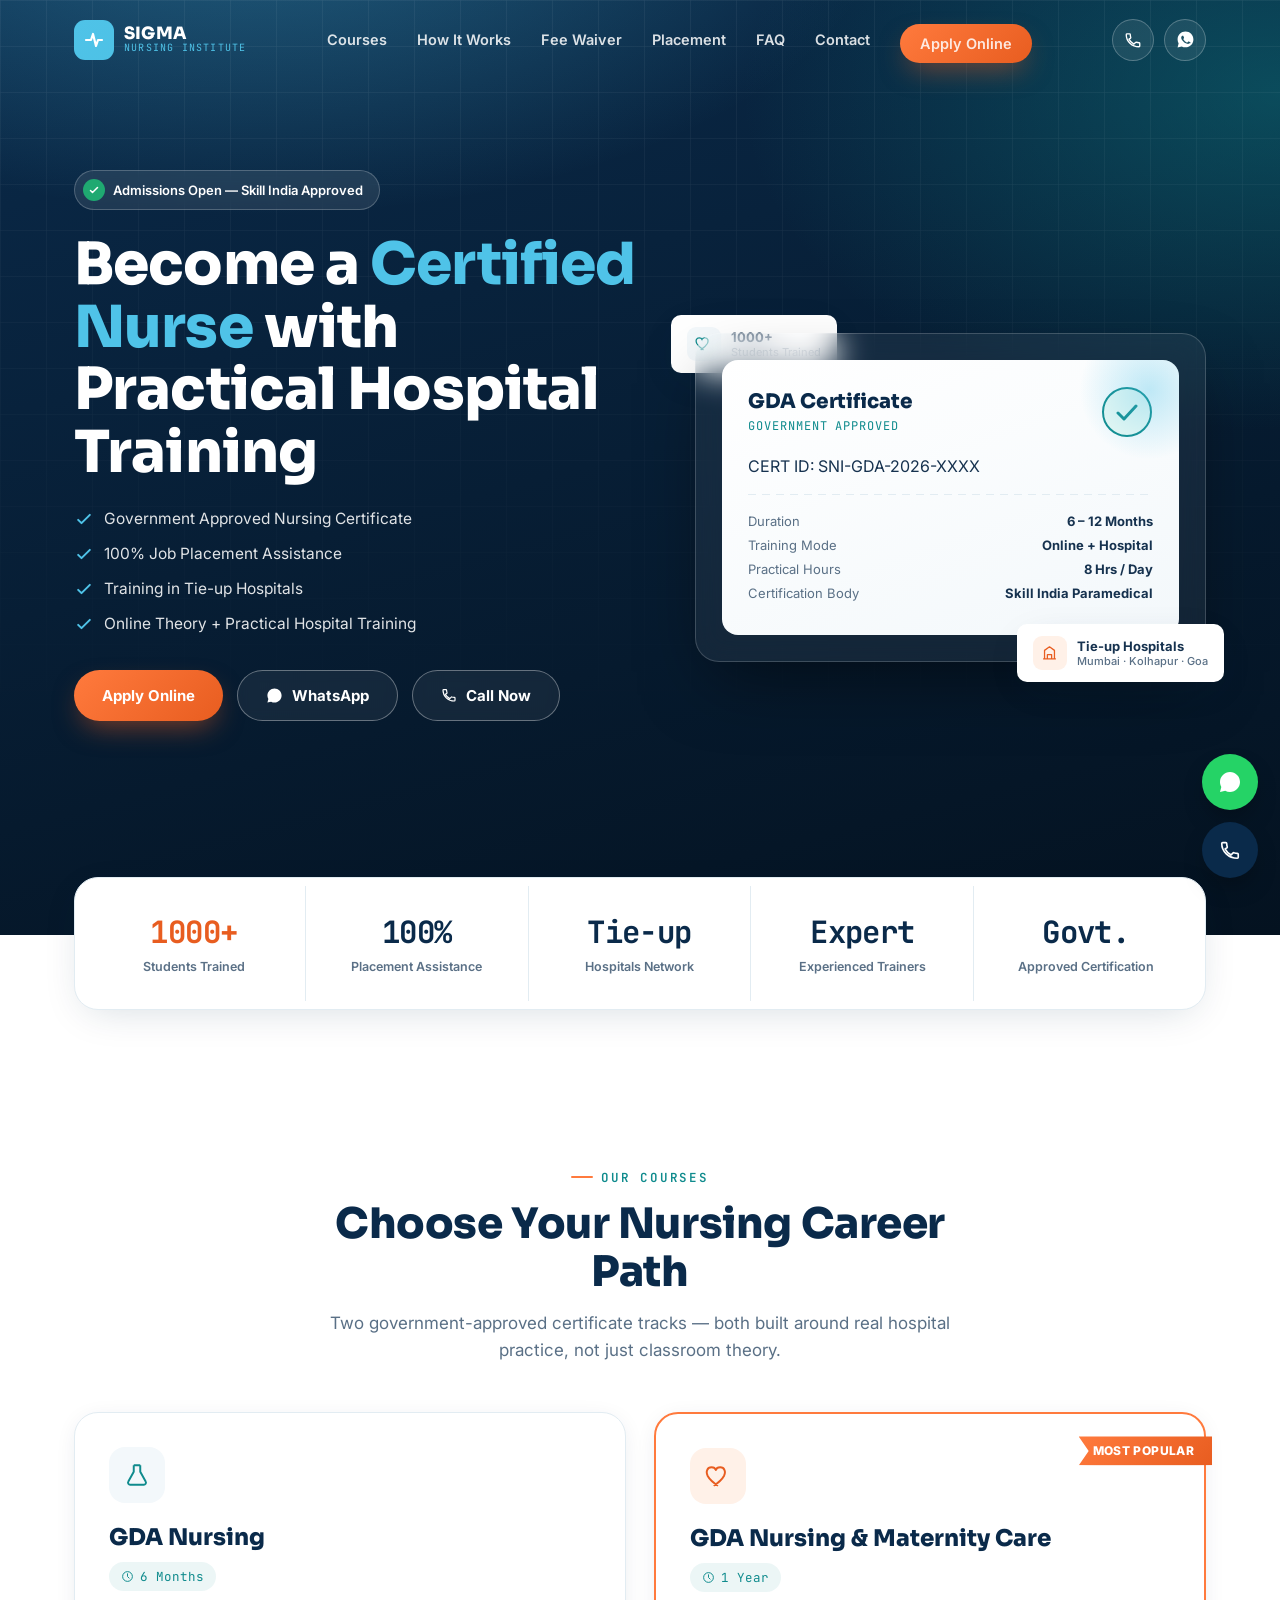
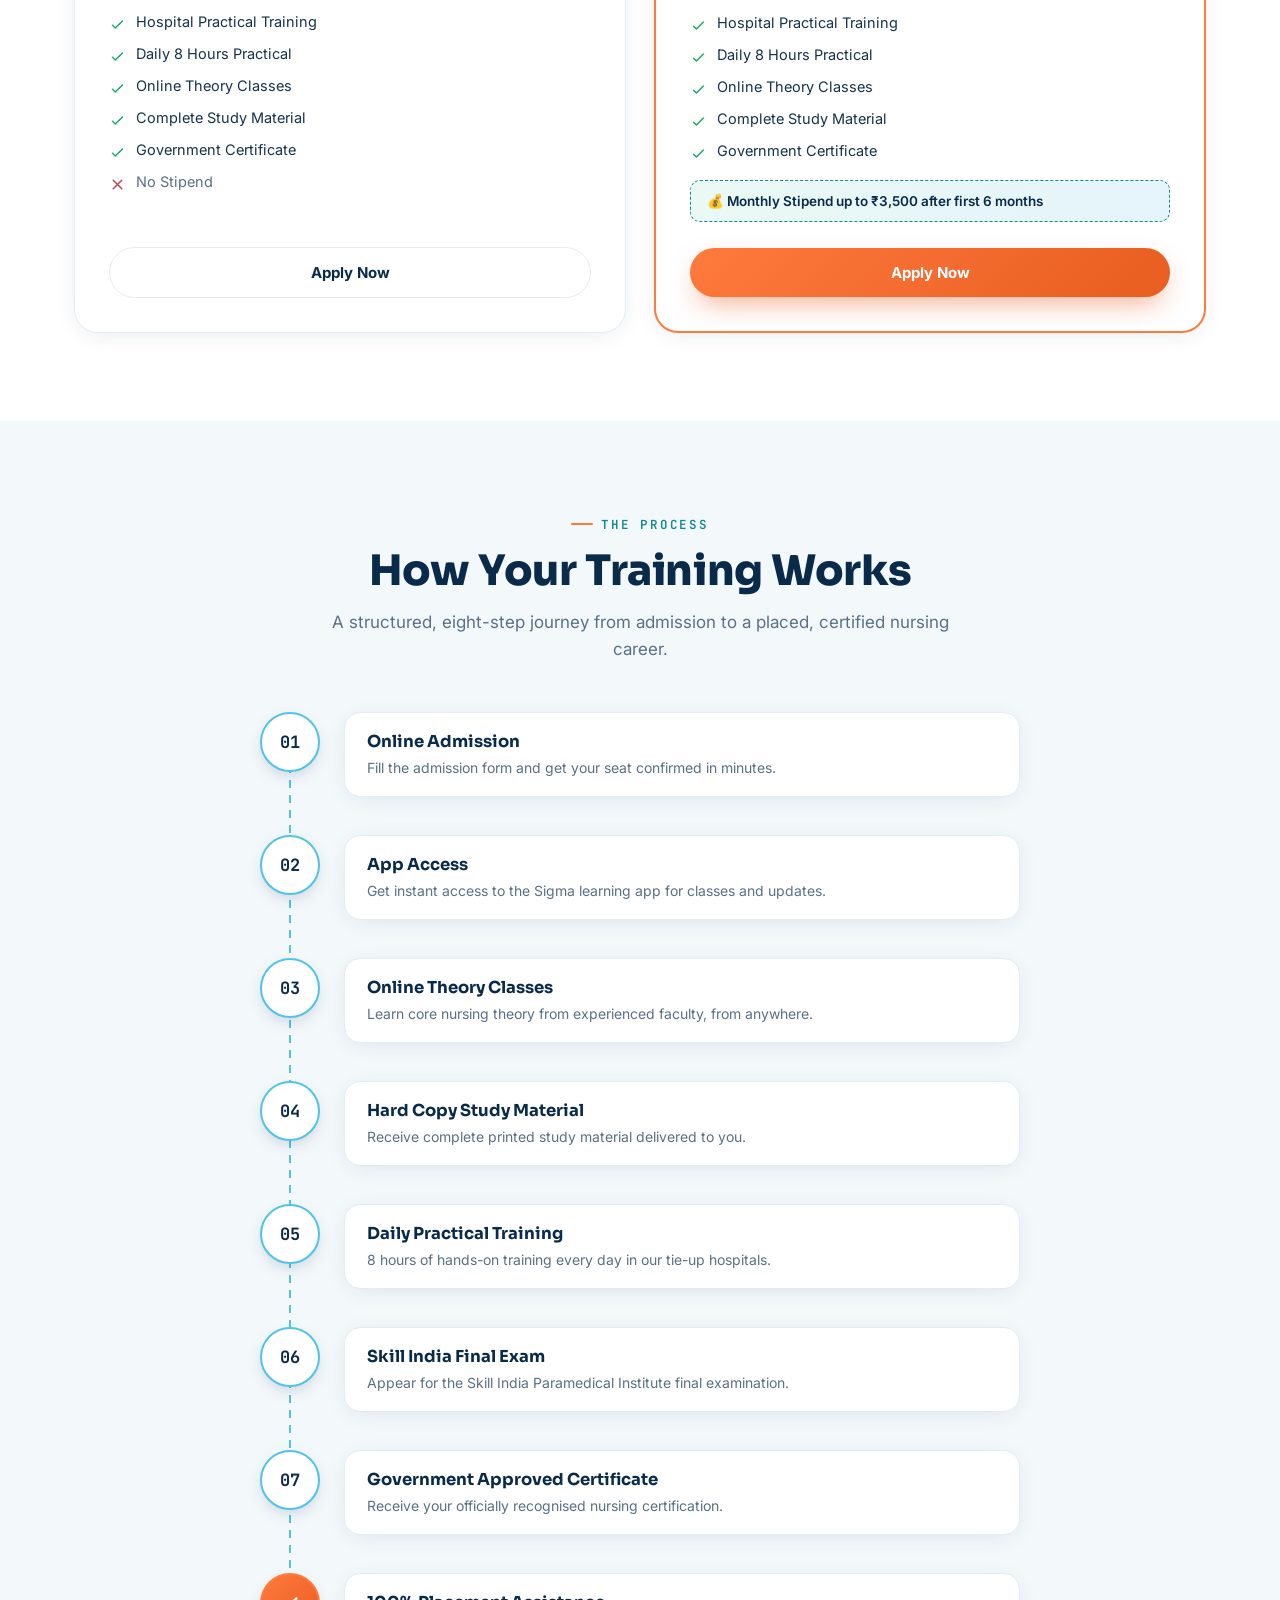
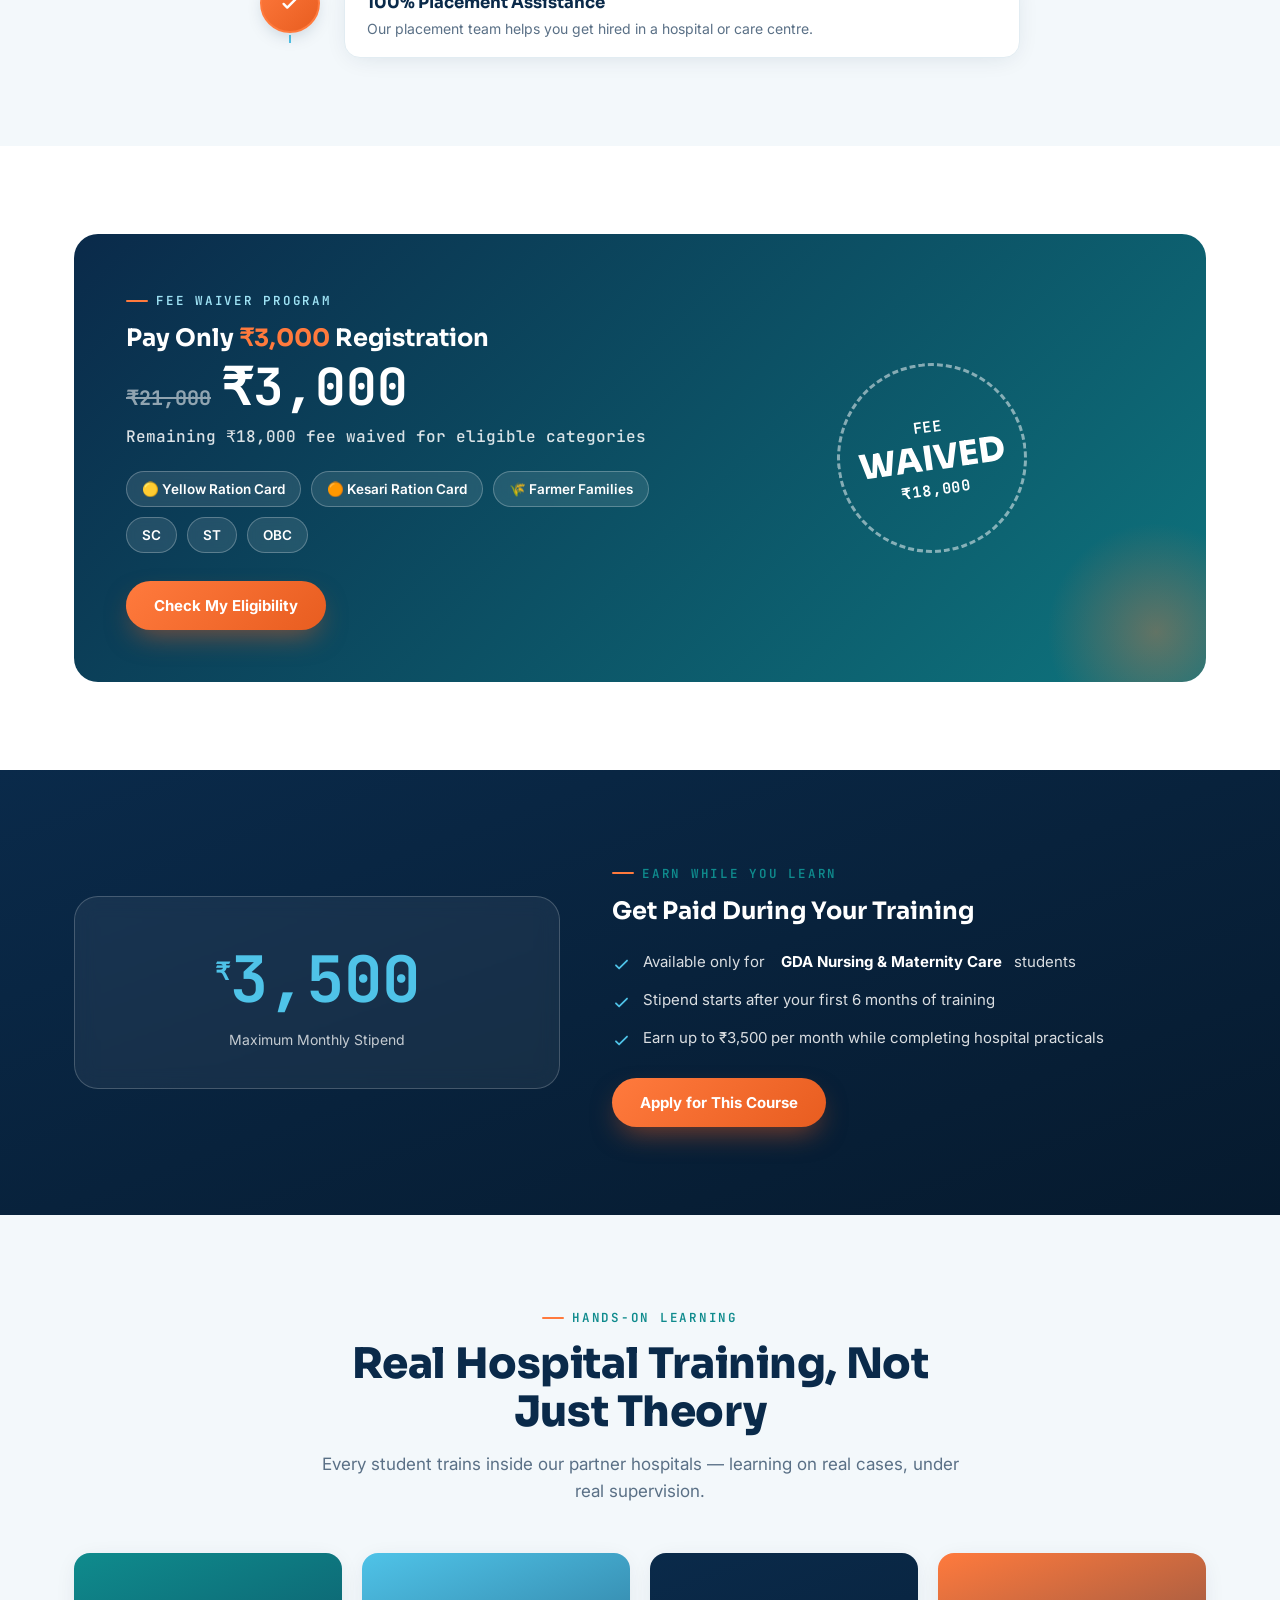
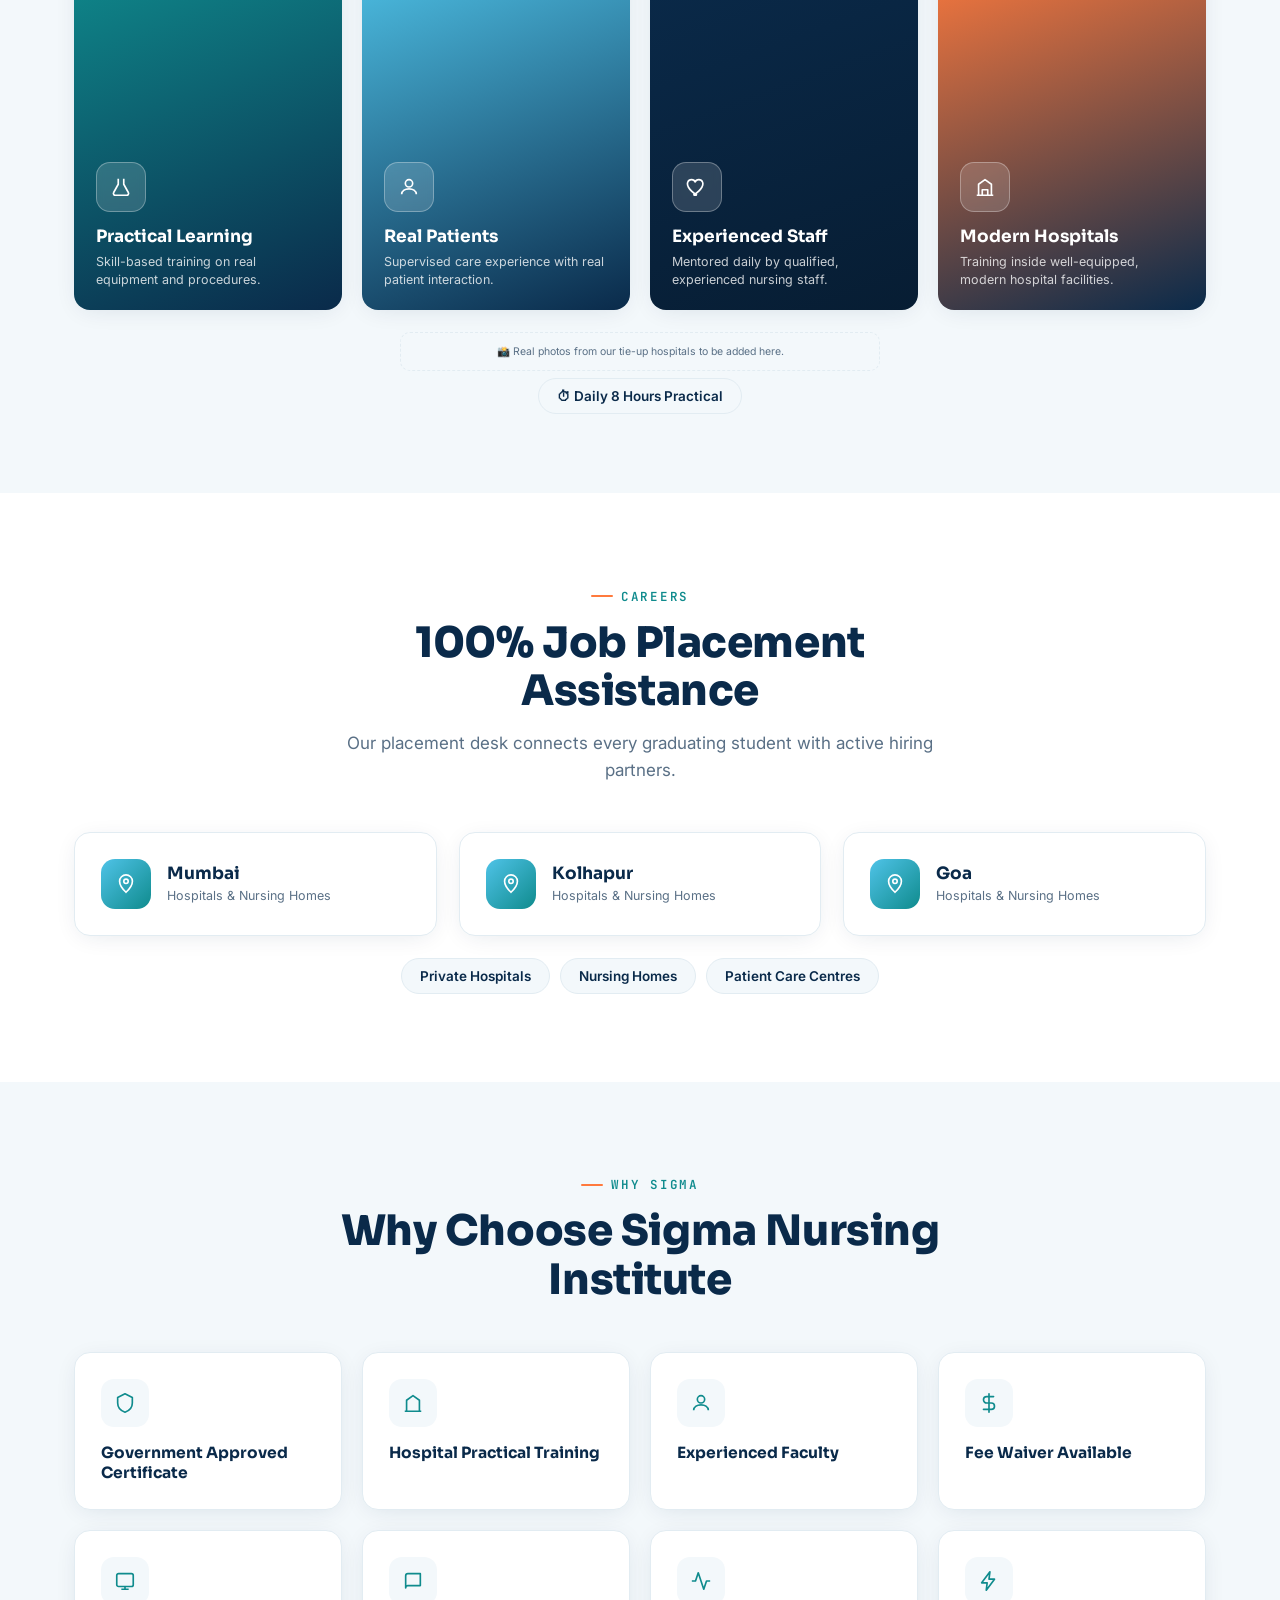
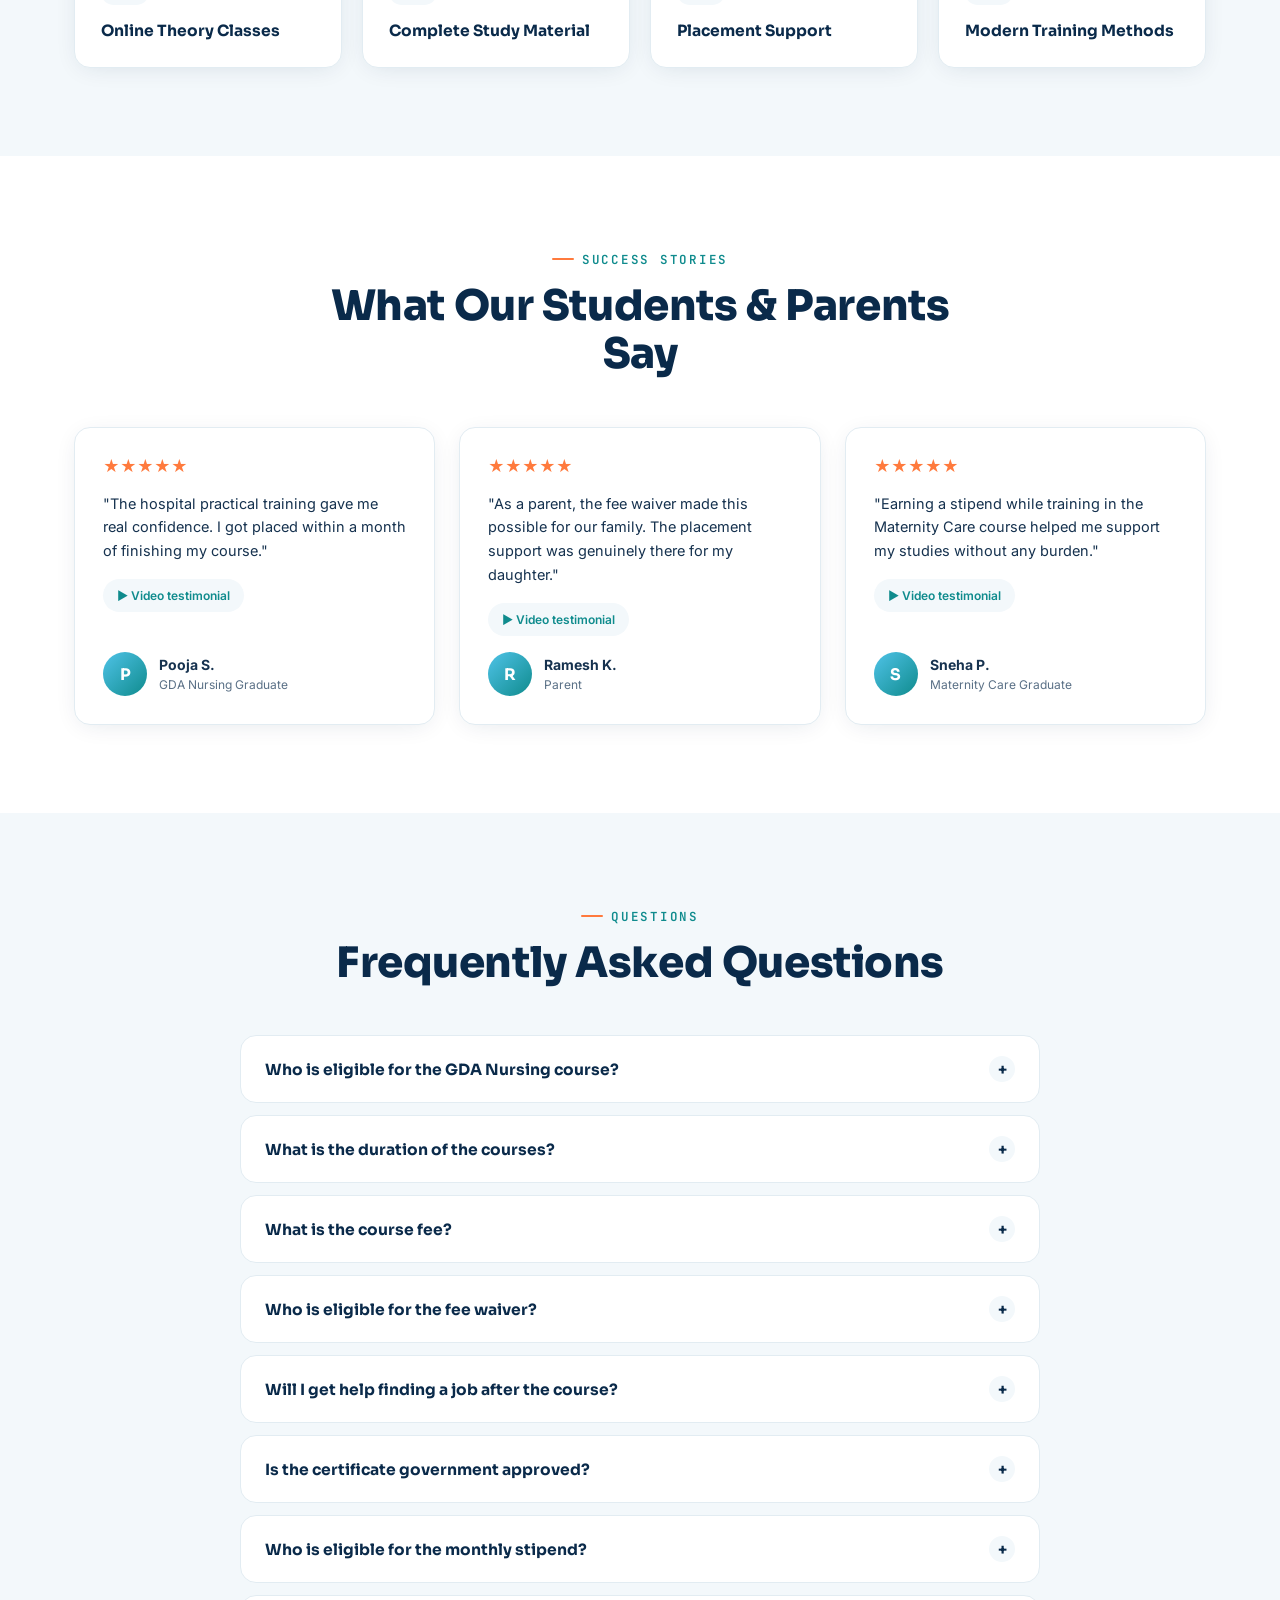
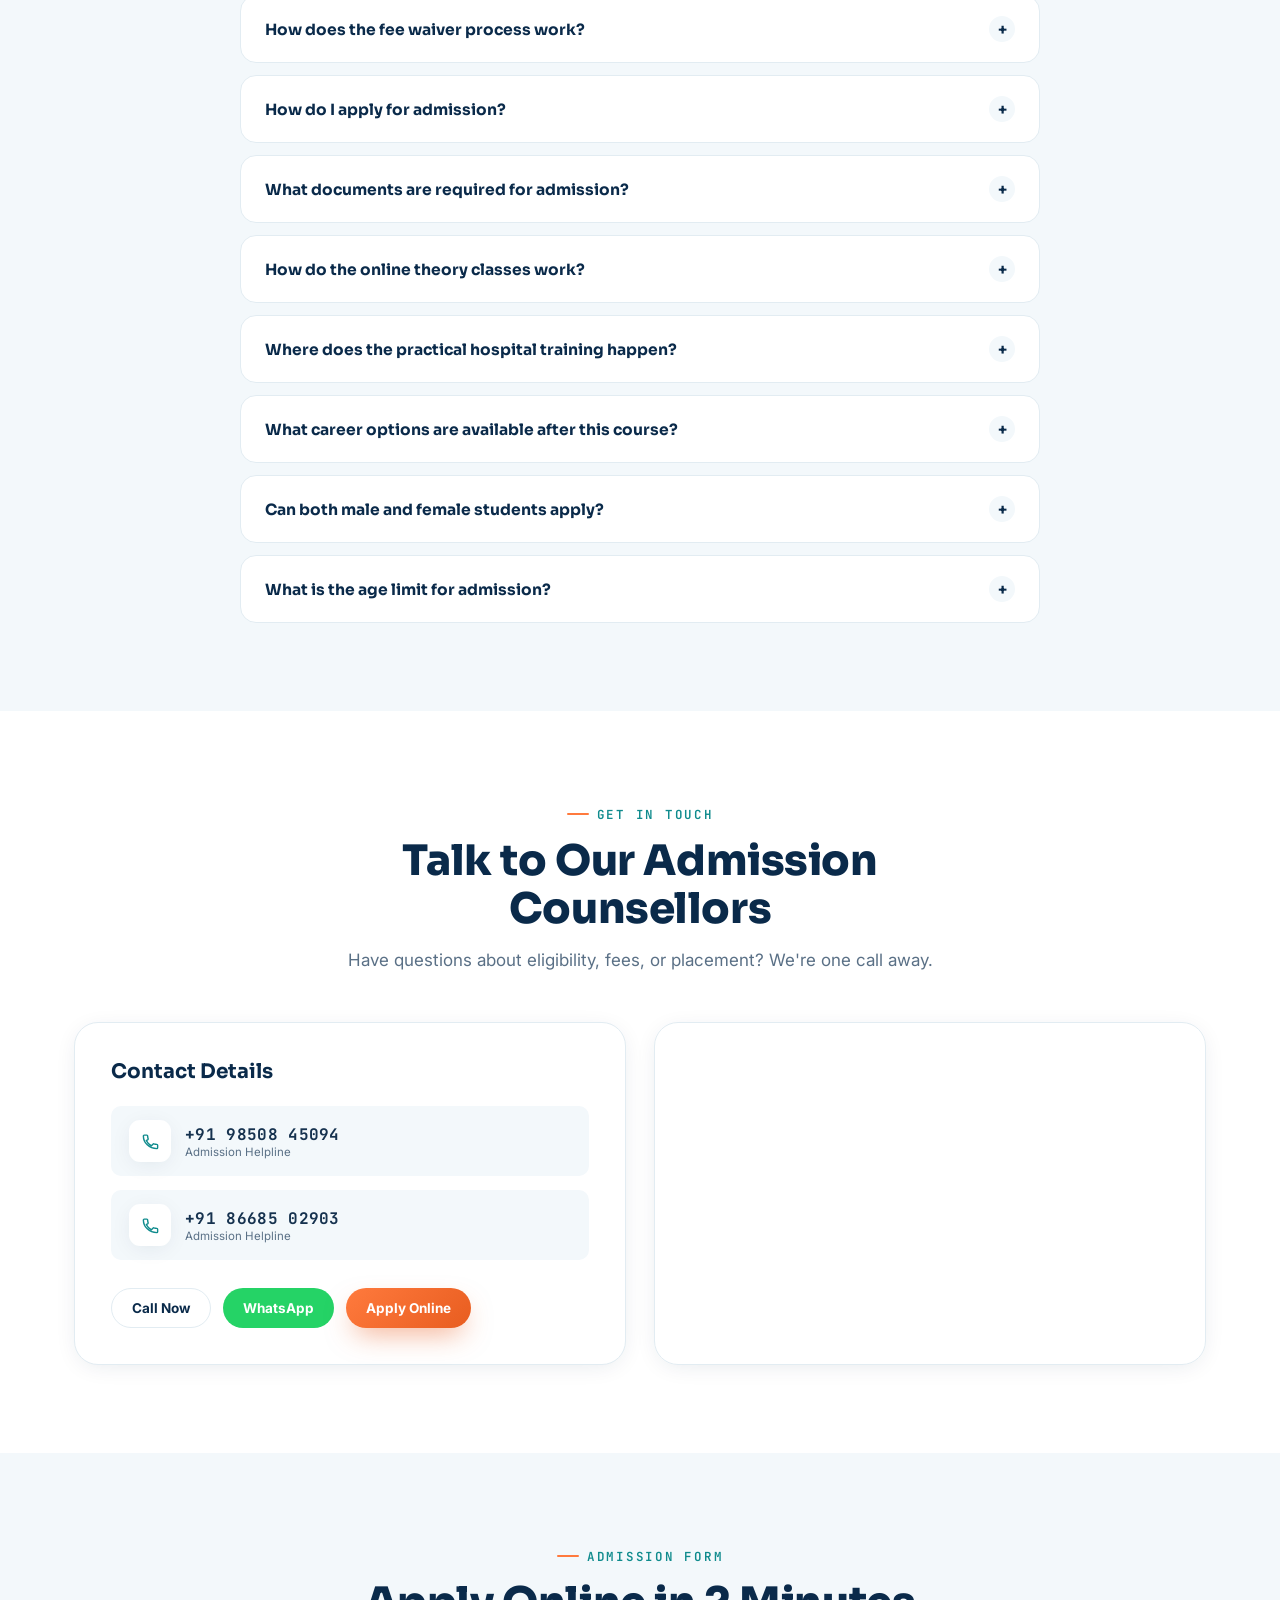
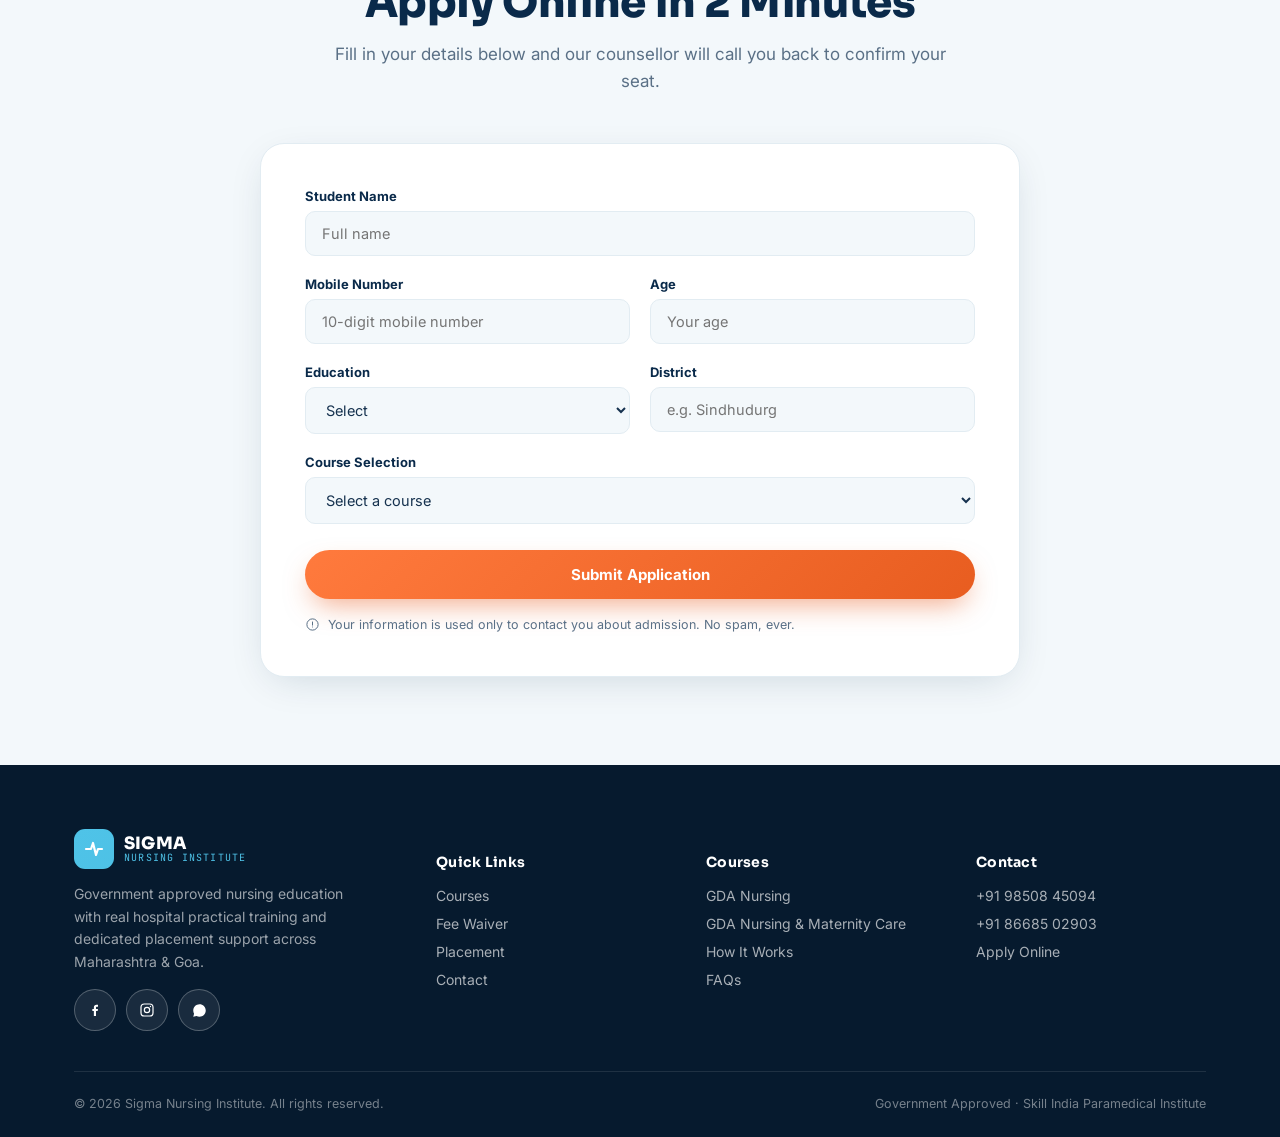
==== index.html @ 4b14257e "Add files via upload" ====
<!DOCTYPE html>
<html lang="en">
<head>
<meta charset="UTF-8">
<meta name="viewport" content="width=device-width, initial-scale=1.0">
<title>Sigma Nursing Institute | GDA Nursing Course Admission - Maharashtra & Goa</title>
<meta name="description" content="Join Sigma Nursing Institute for a Government Approved GDA Nursing Certificate. Hospital practical training in tie-up hospitals, online theory, monthly stipend up to ₹3500, and 100% job placement assistance. Admissions open in Sindhudurg, Maharashtra & Goa.">
<meta name="keywords" content="GDA Nursing Course, Nursing Course Maharashtra, Nursing Course Sindhudurg, GDA Nursing Admission, Government Nursing Certificate, Nursing after 12th, Nursing Course Goa, Nursing Institute Maharashtra, Hospital Practical Training">
<meta name="robots" content="index, follow">
<link rel="canonical" href="https://www.sigmanursinginstitute.in/">
<meta property="og:type" content="website">
<meta property="og:title" content="Sigma Nursing Institute | Become a Certified Nurse with Practical Hospital Training">
<meta property="og:description" content="Government Approved Nursing Certificate. 100% Job Placement Assistance. Training in Tie-up Hospitals. Apply online today.">
<meta property="og:image" content="https://www.sigmanursinginstitute.in/images/og-cover.jpg">
<meta property="og:locale" content="en_IN">
<meta name="theme-color" content="#0A2A4A">
<link rel="icon" href="data:image/svg+xml,%3Csvg xmlns='http://www.w3.org/2000/svg' viewBox='0 0 24 24'%3E%3Crect width='24' height='24' rx='6' fill='%230A2A4A'/%3E%3Cpath d='M12 5v14M5 12h14' stroke='%234FC3E8' stroke-width='2.4' stroke-linecap='round'/%3E%3C/svg%3E">

<link rel="preconnect" href="https://fonts.googleapis.com">
<link rel="preconnect" href="https://fonts.gstatic.com" crossorigin>
<link href="https://fonts.googleapis.com/css2?family=Sora:wght@400;600;700;800&family=Inter:wght@400;500;600;700&family=JetBrains+Mono:wght@500;700&display=swap" rel="stylesheet">
<link rel="stylesheet" href="style.css">

<script type="application/ld+json">
{
  "@context": "https://schema.org",
  "@type": "EducationalOrganization",
  "name": "Sigma Nursing Institute",
  "description": "Government approved GDA Nursing course with hospital practical training and 100% placement assistance.",
  "telephone": ["+919850845094","+918668502903"],
  "areaServed": ["Sindhudurg","Maharashtra","Goa","Mumbai","Kolhapur"],
  "sameAs": []
}
</script>
</head>
<body>

<!-- ============ NAV ============ -->
<header class="nav" id="nav">
  <div class="container nav-inner">
    <a href="#top" class="brand">
      <svg class="brand-mark" viewBox="0 0 40 40" fill="none" xmlns="http://www.w3.org/2000/svg" role="img" aria-label="Sigma Nursing Institute logo">
        <rect width="40" height="40" rx="11" fill="url(#navGrad)"/>
        <path d="M12 20h5l2-6 3 12 2-6h4" stroke="#fff" stroke-width="2.2" stroke-linecap="round" stroke-linejoin="round" fill="none"/>
        <defs><linearGradient id="navGrad" x1="0" y1="0" x2="40" y2="40"><stop stop-color="#4FC3E8"/><stop offset="1" stop-color="#0F8B8D"/></linearGradient></defs>
      </svg>
      <span class="brand-text"><strong>SIGMA</strong><span>Nursing Institute</span></span>
    </a>

    <nav class="nav-links" id="navLinks">
      <a href="#courses">Courses</a>
      <a href="#how-it-works">How It Works</a>
      <a href="#fee-waiver">Fee Waiver</a>
      <a href="#placement">Placement</a>
      <a href="#faq">FAQ</a>
      <a href="#contact">Contact</a>
      <a href="#apply" class="btn btn-cta btn-sm" style="margin-top:8px;">Apply Online</a>
    </nav>

    <div class="nav-cta-group">
      <a href="tel:+919850845094" class="icon-btn call-desktop" aria-label="Call Sigma Nursing Institute">
        <svg width="18" height="18" viewBox="0 0 24 24" fill="none"><path d="M6.6 10.8c1.4 2.8 3.8 5.1 6.6 6.6l2.2-2.2c.3-.3.7-.4 1-.2 1.1.4 2.3.6 3.6.6.6 0 1 .4 1 1V20c0 .6-.4 1-1 1C10.4 21 3 13.6 3 4.9c0-.6.4-1 1-1h3.4c.6 0 1 .4 1 1 0 1.2.2 2.4.6 3.6.1.4 0 .8-.2 1L6.6 10.8z" stroke="currentColor" stroke-width="1.8" stroke-linejoin="round"/></svg>
      </a>
      <a href="https://wa.me/919850845094?text=Hi%2C%20I%20want%20to%20know%20more%20about%20GDA%20Nursing%20admission" target="_blank" rel="noopener" class="icon-btn whatsapp" aria-label="Chat on WhatsApp">
        <svg width="19" height="19" viewBox="0 0 24 24" fill="currentColor"><path d="M12 2C6.5 2 2 6.5 2 12c0 1.8.5 3.5 1.3 5L2 22l5.2-1.3c1.4.8 3.1 1.2 4.8 1.2 5.5 0 10-4.5 10-10S17.5 2 12 2zm5.7 14.2c-.2.6-1.3 1.2-1.9 1.3-.5.1-1.1.1-1.8-.1-.4-.1-.9-.3-1.6-.6-2.8-1.2-4.6-4-4.7-4.2-.1-.2-1.1-1.5-1.1-2.8 0-1.3.7-2 .9-2.2.2-.2.5-.3.7-.3h.5c.2 0 .4 0 .6.4.2.5.7 1.8.8 1.9.1.1.1.3 0 .5-.1.2-.1.3-.3.5-.1.2-.3.4-.4.5-.1.1-.3.3-.1.6.2.3.9 1.5 1.9 2.4 1.3 1.2 2.4 1.5 2.7 1.7.3.2.5.1.6-.1.2-.2.7-.8.9-1.1.2-.3.4-.2.6-.1.2.1 1.5.7 1.8.9.3.1.5.2.5.3.1.2.1.7-.1 1.3z"/></svg>
      </a>
      <button class="menu-toggle" id="menuToggle" aria-label="Toggle menu" aria-expanded="false">
        <svg id="menuIconOpen" viewBox="0 0 24 24" fill="none"><path d="M4 7h16M4 12h16M4 17h16" stroke="currentColor" stroke-width="2" stroke-linecap="round"/></svg>
      </button>
    </div>
  </div>
</header>

<!-- ============ HERO ============ -->
<section class="hero" id="top">
  <div class="hero-grid" aria-hidden="true"></div>
  <div class="container hero-inner">
    <div class="reveal in">
      <div class="hero-badge"><span class="dot"><svg width="12" height="12" viewBox="0 0 24 24" fill="none"><path d="M5 13l4 4L19 7" stroke="#fff" stroke-width="3" stroke-linecap="round" stroke-linejoin="round"/></svg></span> Admissions Open — Skill India Approved</div>
      <h1>Become a <em>Certified Nurse</em> with Practical Hospital Training</h1>
      <div class="hero-sub">
        <ul class="hero-sub-list">
          <li><svg width="20" height="20" viewBox="0 0 24 24" fill="none"><path d="M5 13l4 4L19 7" stroke="currentColor" stroke-width="2.4" stroke-linecap="round" stroke-linejoin="round"/></svg> Government Approved Nursing Certificate</li>
          <li><svg width="20" height="20" viewBox="0 0 24 24" fill="none"><path d="M5 13l4 4L19 7" stroke="currentColor" stroke-width="2.4" stroke-linecap="round" stroke-linejoin="round"/></svg> 100% Job Placement Assistance</li>
          <li><svg width="20" height="20" viewBox="0 0 24 24" fill="none"><path d="M5 13l4 4L19 7" stroke="currentColor" stroke-width="2.4" stroke-linecap="round" stroke-linejoin="round"/></svg> Training in Tie-up Hospitals</li>
          <li><svg width="20" height="20" viewBox="0 0 24 24" fill="none"><path d="M5 13l4 4L19 7" stroke="currentColor" stroke-width="2.4" stroke-linecap="round" stroke-linejoin="round"/></svg> Online Theory + Practical Hospital Training</li>
        </ul>
      </div>
      <div class="hero-actions">
        <a href="#apply" class="btn btn-cta">Apply Online</a>
        <a href="https://wa.me/919850845094" target="_blank" rel="noopener" class="btn btn-outline">
          <svg width="17" height="17" viewBox="0 0 24 24" fill="currentColor"><path d="M12 2C6.5 2 2 6.5 2 12c0 1.8.5 3.5 1.3 5L2 22l5.2-1.3c1.4.8 3.1 1.2 4.8 1.2 5.5 0 10-4.5 10-10S17.5 2 12 2z"/></svg>
          WhatsApp
        </a>
        <a href="tel:+919850845094" class="btn btn-outline">
          <svg width="16" height="16" viewBox="0 0 24 24" fill="none"><path d="M6.6 10.8c1.4 2.8 3.8 5.1 6.6 6.6l2.2-2.2c.3-.3.7-.4 1-.2 1.1.4 2.3.6 3.6.6.6 0 1 .4 1 1V20c0 .6-.4 1-1 1C10.4 21 3 13.6 3 4.9c0-.6.4-1 1-1h3.4c.6 0 1 .4 1 1 0 1.2.2 2.4.6 3.6.1.4 0 .8-.2 1L6.6 10.8z" stroke="currentColor" stroke-width="1.8" stroke-linejoin="round"/></svg>
          Call Now
        </a>
      </div>
      <div class="hero-vitals" aria-hidden="true">
        <svg viewBox="0 0 420 60" fill="none">
          <path class="vitals-path" d="M0 30 H120 L135 10 L150 50 L165 20 L180 30 H420" stroke="#4FC3E8" stroke-width="2.5" stroke-linecap="round" stroke-linejoin="round"/>
        </svg>
      </div>
    </div>

    <div class="reveal in" style="position:relative;">
      <div class="hero-float-tag tag1"><span class="ico"><svg width="17" height="17" viewBox="0 0 24 24" fill="none"><path d="M12 21s-7-4.5-9.5-9C.5 8 2 4 6 4c2 0 3.5 1 4 2.5C10.5 5 12 4 14 4c4 0 5.5 4 3.5 8-2.5 4.5-9.5 9-9.5 9" stroke="currentColor" stroke-width="1.8"/></svg></span><span>1000+<small>Students Trained</small></span></div>
      <div class="hero-card">
        <div class="cert-card">
          <div class="cert-top">
            <div>
              <div class="cert-name">GDA Certificate</div>
              <div class="cert-role">Government Approved</div>
            </div>
            <svg class="cert-badge" viewBox="0 0 52 52" fill="none"><circle cx="26" cy="26" r="24" fill="#EAF9F4" stroke="#0F8B8D" stroke-width="2"/><path d="M17 27l6 6 12-13" stroke="#0F8B8D" stroke-width="3" stroke-linecap="round" stroke-linejoin="round"/></svg>
          </div>
          <div class="cert-id">CERT ID: SNI-GDA-2026-XXXX</div>
          <div class="cert-divider"></div>
          <div class="cert-row"><span>Duration</span><strong>6 – 12 Months</strong></div>
          <div class="cert-row"><span>Training Mode</span><strong>Online + Hospital</strong></div>
          <div class="cert-row"><span>Practical Hours</span><strong>8 Hrs / Day</strong></div>
          <div class="cert-row"><span>Certification Body</span><strong>Skill India Paramedical</strong></div>
        </div>
      </div>
      <div class="hero-float-tag tag2"><span class="ico orange"><svg width="17" height="17" viewBox="0 0 24 24" fill="none"><path d="M3 21h18M5 21V9l7-5 7 5v12M9 21v-6h6v6" stroke="currentColor" stroke-width="1.8" stroke-linejoin="round"/></svg></span><span>Tie-up Hospitals<small>Mumbai · Kolhapur · Goa</small></span></div>
    </div>
  </div>
</section>

<!-- ============ TRUST STATS ============ -->
<section class="trust">
  <div class="container">
    <div class="trust-panel reveal">
      <div class="trust-item"><div class="trust-num" data-count="1000" data-suffix="+"><span>0</span></div><div class="trust-label">Students Trained</div></div>
      <div class="trust-item"><div class="trust-num" data-count="100" data-suffix="%">0</div><div class="trust-label">Placement Assistance</div></div>
      <div class="trust-item"><div class="trust-num" data-static="Tie-up">Tie-up</div><div class="trust-label">Hospitals Network</div></div>
      <div class="trust-item"><div class="trust-num" data-static="Expert">Expert</div><div class="trust-label">Experienced Trainers</div></div>
      <div class="trust-item"><div class="trust-num" data-static="Govt.">Govt.</div><div class="trust-label">Approved Certification</div></div>
    </div>
  </div>
</section>

<div class="vitals-divider" aria-hidden="true">
  <svg viewBox="0 0 1200 60" preserveAspectRatio="none"><path class="vitals-path" d="M0 30 H420 L440 8 L460 52 L480 18 L500 30 H700 L720 12 L740 48 L760 22 H900 L920 8 L940 52 L960 18 L980 30 H1200" stroke="#E2ECF2" stroke-width="2" fill="none"/></svg>
</div>

<!-- ============ COURSES ============ -->
<section id="courses">
  <div class="container">
    <div class="section-head center reveal">
      <div class="eyebrow" style="justify-content:center;">Our Courses</div>
      <h2>Choose Your Nursing Career Path</h2>
      <p>Two government-approved certificate tracks — both built around real hospital practice, not just classroom theory.</p>
    </div>
    <div class="courses-grid">
      <div class="course-card reveal">
        <div class="course-icon"><svg width="26" height="26" viewBox="0 0 24 24" fill="none"><path d="M9 3v6l-5 9a2 2 0 002 3h12a2 2 0 002-3l-5-9V3M9 3h6" stroke="currentColor" stroke-width="1.8" stroke-linejoin="round"/></svg></div>
        <h3>GDA Nursing</h3>
        <div class="course-duration"><svg width="13" height="13" viewBox="0 0 24 24" fill="none"><circle cx="12" cy="12" r="9" stroke="currentColor" stroke-width="1.8"/><path d="M12 7v5l3 3" stroke="currentColor" stroke-width="1.8" stroke-linecap="round"/></svg> 6 Months</div>
        <ul class="course-feats">
          <li><svg width="17" height="17" viewBox="0 0 24 24" fill="none"><path d="M5 13l4 4L19 7" stroke="currentColor" stroke-width="2.2" stroke-linecap="round" stroke-linejoin="round"/></svg> Hospital Practical Training</li>
          <li><svg width="17" height="17" viewBox="0 0 24 24" fill="none"><path d="M5 13l4 4L19 7" stroke="currentColor" stroke-width="2.2" stroke-linecap="round" stroke-linejoin="round"/></svg> Daily 8 Hours Practical</li>
          <li><svg width="17" height="17" viewBox="0 0 24 24" fill="none"><path d="M5 13l4 4L19 7" stroke="currentColor" stroke-width="2.2" stroke-linecap="round" stroke-linejoin="round"/></svg> Online Theory Classes</li>
          <li><svg width="17" height="17" viewBox="0 0 24 24" fill="none"><path d="M5 13l4 4L19 7" stroke="currentColor" stroke-width="2.2" stroke-linecap="round" stroke-linejoin="round"/></svg> Complete Study Material</li>
          <li><svg width="17" height="17" viewBox="0 0 24 24" fill="none"><path d="M5 13l4 4L19 7" stroke="currentColor" stroke-width="2.2" stroke-linecap="round" stroke-linejoin="round"/></svg> Government Certificate</li>
          <li class="neg"><svg width="17" height="17" viewBox="0 0 24 24" fill="none"><path d="M6 6l12 12M18 6L6 18" stroke="currentColor" stroke-width="2.2" stroke-linecap="round"/></svg> No Stipend</li>
        </ul>
        <a href="#apply" class="btn btn-ghost-dark btn-block">Apply Now</a>
      </div>

      <div class="course-card popular reveal">
        <div class="ribbon">MOST POPULAR</div>
        <div class="course-icon"><svg width="26" height="26" viewBox="0 0 24 24" fill="none"><path d="M12 21s-7-4.5-9.5-9C.5 8 2 4 6 4c2 0 3.5 1 4 2.5C10.5 5 12 4 14 4c4 0 5.5 4 3.5 8-2.5 4.5-9.5 9-9.5 9" stroke="currentColor" stroke-width="1.8" stroke-linejoin="round"/></svg></div>
        <h3>GDA Nursing &amp; Maternity Care</h3>
        <div class="course-duration"><svg width="13" height="13" viewBox="0 0 24 24" fill="none"><circle cx="12" cy="12" r="9" stroke="currentColor" stroke-width="1.8"/><path d="M12 7v5l3 3" stroke="currentColor" stroke-width="1.8" stroke-linecap="round"/></svg> 1 Year</div>
        <ul class="course-feats">
          <li><svg width="17" height="17" viewBox="0 0 24 24" fill="none"><path d="M5 13l4 4L19 7" stroke="currentColor" stroke-width="2.2" stroke-linecap="round" stroke-linejoin="round"/></svg> Hospital Practical Training</li>
          <li><svg width="17" height="17" viewBox="0 0 24 24" fill="none"><path d="M5 13l4 4L19 7" stroke="currentColor" stroke-width="2.2" stroke-linecap="round" stroke-linejoin="round"/></svg> Daily 8 Hours Practical</li>
          <li><svg width="17" height="17" viewBox="0 0 24 24" fill="none"><path d="M5 13l4 4L19 7" stroke="currentColor" stroke-width="2.2" stroke-linecap="round" stroke-linejoin="round"/></svg> Online Theory Classes</li>
          <li><svg width="17" height="17" viewBox="0 0 24 24" fill="none"><path d="M5 13l4 4L19 7" stroke="currentColor" stroke-width="2.2" stroke-linecap="round" stroke-linejoin="round"/></svg> Complete Study Material</li>
          <li><svg width="17" height="17" viewBox="0 0 24 24" fill="none"><path d="M5 13l4 4L19 7" stroke="currentColor" stroke-width="2.2" stroke-linecap="round" stroke-linejoin="round"/></svg> Government Certificate</li>
        </ul>
        <div class="course-stipend">💰 Monthly Stipend up to ₹3,500 after first 6 months</div>
        <a href="#apply" class="btn btn-cta btn-block">Apply Now</a>
      </div>
    </div>
  </div>
</section>

<!-- ============ HOW TRAINING WORKS ============ -->
<section class="bg-mist" id="how-it-works">
  <div class="container">
    <div class="section-head center reveal">
      <div class="eyebrow" style="justify-content:center;">The Process</div>
      <h2>How Your Training Works</h2>
      <p>A structured, eight-step journey from admission to a placed, certified nursing career.</p>
    </div>
    <div class="timeline">
      <div class="tl-item reveal"><div class="tl-num">01</div><div class="tl-content"><h4>Online Admission</h4><p>Fill the admission form and get your seat confirmed in minutes.</p></div></div>
      <div class="tl-item reveal"><div class="tl-num">02</div><div class="tl-content"><h4>App Access</h4><p>Get instant access to the Sigma learning app for classes and updates.</p></div></div>
      <div class="tl-item reveal"><div class="tl-num">03</div><div class="tl-content"><h4>Online Theory Classes</h4><p>Learn core nursing theory from experienced faculty, from anywhere.</p></div></div>
      <div class="tl-item reveal"><div class="tl-num">04</div><div class="tl-content"><h4>Hard Copy Study Material</h4><p>Receive complete printed study material delivered to you.</p></div></div>
      <div class="tl-item reveal"><div class="tl-num">05</div><div class="tl-content"><h4>Daily Practical Training</h4><p>8 hours of hands-on training every day in our tie-up hospitals.</p></div></div>
      <div class="tl-item reveal"><div class="tl-num">06</div><div class="tl-content"><h4>Skill India Final Exam</h4><p>Appear for the Skill India Paramedical Institute final examination.</p></div></div>
      <div class="tl-item reveal"><div class="tl-num">07</div><div class="tl-content"><h4>Government Approved Certificate</h4><p>Receive your officially recognised nursing certification.</p></div></div>
      <div class="tl-item final reveal"><div class="tl-num"><svg width="22" height="22" viewBox="0 0 24 24" fill="none"><path d="M5 13l4 4L19 7" stroke="#fff" stroke-width="2.6" stroke-linecap="round" stroke-linejoin="round"/></svg></div><div class="tl-content"><h4>100% Placement Assistance</h4><p>Our placement team helps you get hired in a hospital or care centre.</p></div></div>
    </div>
  </div>
</section>

<!-- ============ FEE WAIVER ============ -->
<section id="fee-waiver">
  <div class="container">
    <div class="waiver-card reveal">
      <div>
        <div class="eyebrow" style="color:#9FE3F5;">Fee Waiver Program</div>
        <h2 style="color:#fff;">Pay Only <span style="color:#FF7A3D;">₹3,000</span> Registration</h2>
        <div class="waiver-price"><span class="waiver-old">₹21,000</span>₹3,000<small>Remaining ₹18,000 fee waived for eligible categories</small></div>
        <div class="waiver-tags">
          <span class="waiver-tag">🟡 Yellow Ration Card</span>
          <span class="waiver-tag">🟠 Kesari Ration Card</span>
          <span class="waiver-tag">🌾 Farmer Families</span>
          <span class="waiver-tag">SC</span>
          <span class="waiver-tag">ST</span>
          <span class="waiver-tag">OBC</span>
        </div>
        <a href="#apply" class="btn btn-cta" style="margin-top:28px;">Check My Eligibility</a>
      </div>
      <div class="waiver-stamp"><strong>FEE</strong><span>WAIVED</span><strong>₹18,000</strong></div>
    </div>
  </div>
</section>

<!-- ============ STIPEND ============ -->
<section class="bg-dark">
  <div class="container">
    <div class="stipend-wrap">
      <div class="stipend-figure reveal">
        <div class="amount"><sup>₹</sup>3,500</div>
        <p>Maximum Monthly Stipend</p>
      </div>
      <div class="reveal">
        <div class="eyebrow">Earn While You Learn</div>
        <h2 style="color:#fff;">Get Paid During Your Training</h2>
        <ul class="stipend-list">
          <li><svg width="19" height="19" viewBox="0 0 24 24" fill="none"><path d="M5 13l4 4L19 7" stroke="currentColor" stroke-width="2.2" stroke-linecap="round" stroke-linejoin="round"/></svg> Available only for <strong style="color:#fff;">&nbsp;GDA Nursing &amp; Maternity Care</strong> students</li>
          <li><svg width="19" height="19" viewBox="0 0 24 24" fill="none"><path d="M5 13l4 4L19 7" stroke="currentColor" stroke-width="2.2" stroke-linecap="round" stroke-linejoin="round"/></svg> Stipend starts after your first 6 months of training</li>
          <li><svg width="19" height="19" viewBox="0 0 24 24" fill="none"><path d="M5 13l4 4L19 7" stroke="currentColor" stroke-width="2.2" stroke-linecap="round" stroke-linejoin="round"/></svg> Earn up to ₹3,500 per month while completing hospital practicals</li>
        </ul>
        <a href="#apply" class="btn btn-cta" style="margin-top:28px;">Apply for This Course</a>
      </div>
    </div>
  </div>
</section>

<!-- ============ HOSPITAL TRAINING GALLERY ============ -->
<section class="bg-mist">
  <div class="container">
    <div class="section-head center reveal">
      <div class="eyebrow" style="justify-content:center;">Hands-On Learning</div>
      <h2>Real Hospital Training, Not Just Theory</h2>
      <p>Every student trains inside our partner hospitals — learning on real cases, under real supervision.</p>
    </div>
    <div class="gallery-grid">
      <div class="gallery-card g1 reveal"><div class="g-icon"><svg width="22" height="22" viewBox="0 0 24 24" fill="none"><path d="M9 3v6l-5 9a2 2 0 002 3h12a2 2 0 002-3l-5-9V3" stroke="#fff" stroke-width="1.8" stroke-linejoin="round"/></svg></div><h4>Practical Learning</h4><p>Skill-based training on real equipment and procedures.</p></div>
      <div class="gallery-card g2 reveal"><div class="g-icon"><svg width="22" height="22" viewBox="0 0 24 24" fill="none"><circle cx="12" cy="8" r="4" stroke="#fff" stroke-width="1.8"/><path d="M4 20c0-4 4-6 8-6s8 2 8 6" stroke="#fff" stroke-width="1.8"/></svg></div><h4>Real Patients</h4><p>Supervised care experience with real patient interaction.</p></div>
      <div class="gallery-card g3 reveal"><div class="g-icon"><svg width="22" height="22" viewBox="0 0 24 24" fill="none"><path d="M12 21s-7-4.5-9.5-9C.5 8 2 4 6 4c2 0 3.5 1 4 2.5C10.5 5 12 4 14 4c4 0 5.5 4 3.5 8-2.5 4.5-9.5 9-9.5 9" stroke="#fff" stroke-width="1.8" stroke-linejoin="round"/></svg></div><h4>Experienced Staff</h4><p>Mentored daily by qualified, experienced nursing staff.</p></div>
      <div class="gallery-card g4 reveal"><div class="g-icon"><svg width="22" height="22" viewBox="0 0 24 24" fill="none"><path d="M3 21h18M5 21V9l7-5 7 5v12M9 21v-6h6v6" stroke="#fff" stroke-width="1.8" stroke-linejoin="round"/></svg></div><h4>Modern Hospitals</h4><p>Training inside well-equipped, modern hospital facilities.</p></div>
    </div>
    <p class="gallery-note reveal" style="color:var(--muted); max-width:480px; margin:22px auto 0; text-align:center; border:1px dashed var(--line); border-radius:10px; padding:12px;">📸 Real photos from our tie-up hospitals to be added here.</p>
    <div style="text-align:center; margin-top:14px;">
      <span class="chip">⏱ Daily 8 Hours Practical</span>
    </div>
  </div>
</section>

<!-- ============ PLACEMENT ============ -->
<section id="placement">
  <div class="container">
    <div class="section-head center reveal">
      <div class="eyebrow" style="justify-content:center;">Careers</div>
      <h2>100% Job Placement Assistance</h2>
      <p>Our placement desk connects every graduating student with active hiring partners.</p>
    </div>
    <div class="place-grid">
      <div class="place-card reveal"><div class="place-pin"><svg width="22" height="22" viewBox="0 0 24 24" fill="none"><path d="M12 21s7-6.5 7-12a7 7 0 10-14 0c0 5.5 7 12 7 12z" stroke="#fff" stroke-width="1.8"/><circle cx="12" cy="9" r="2.4" stroke="#fff" stroke-width="1.8"/></svg></div><div><h4>Mumbai</h4><span>Hospitals & Nursing Homes</span></div></div>
      <div class="place-card reveal"><div class="place-pin"><svg width="22" height="22" viewBox="0 0 24 24" fill="none"><path d="M12 21s7-6.5 7-12a7 7 0 10-14 0c0 5.5 7 12 7 12z" stroke="#fff" stroke-width="1.8"/><circle cx="12" cy="9" r="2.4" stroke="#fff" stroke-width="1.8"/></svg></div><div><h4>Kolhapur</h4><span>Hospitals & Nursing Homes</span></div></div>
      <div class="place-card reveal"><div class="place-pin"><svg width="22" height="22" viewBox="0 0 24 24" fill="none"><path d="M12 21s7-6.5 7-12a7 7 0 10-14 0c0 5.5 7 12 7 12z" stroke="#fff" stroke-width="1.8"/><circle cx="12" cy="9" r="2.4" stroke="#fff" stroke-width="1.8"/></svg></div><div><h4>Goa</h4><span>Hospitals & Nursing Homes</span></div></div>
    </div>
    <div class="place-chips reveal">
      <span class="chip">Private Hospitals</span>
      <span class="chip">Nursing Homes</span>
      <span class="chip">Patient Care Centres</span>
    </div>
  </div>
</section>

<!-- ============ WHY CHOOSE SIGMA ============ -->
<section class="bg-mist">
  <div class="container">
    <div class="section-head center reveal">
      <div class="eyebrow" style="justify-content:center;">Why Sigma</div>
      <h2>Why Choose Sigma Nursing Institute</h2>
    </div>
    <div class="why-grid">
      <div class="why-card reveal"><div class="why-icon"><svg width="22" height="22" viewBox="0 0 24 24" fill="none"><path d="M12 2l8 4v6c0 5-3.5 8.5-8 10-4.5-1.5-8-5-8-10V6l8-4z" stroke="currentColor" stroke-width="1.8" stroke-linejoin="round"/></svg></div><h4>Government Approved Certificate</h4></div>
      <div class="why-card reveal"><div class="why-icon"><svg width="22" height="22" viewBox="0 0 24 24" fill="none"><path d="M3 21h18M5 21V9l7-5 7 5v12" stroke="currentColor" stroke-width="1.8" stroke-linejoin="round"/></svg></div><h4>Hospital Practical Training</h4></div>
      <div class="why-card reveal"><div class="why-icon"><svg width="22" height="22" viewBox="0 0 24 24" fill="none"><circle cx="12" cy="8" r="4" stroke="currentColor" stroke-width="1.8"/><path d="M4 20c0-4 4-6 8-6s8 2 8 6" stroke="currentColor" stroke-width="1.8"/></svg></div><h4>Experienced Faculty</h4></div>
      <div class="why-card reveal"><div class="why-icon"><svg width="22" height="22" viewBox="0 0 24 24" fill="none"><path d="M12 2v20M17 5H9.5a3.5 3.5 0 000 7h5a3.5 3.5 0 010 7H6" stroke="currentColor" stroke-width="1.8" stroke-linecap="round"/></svg></div><h4>Fee Waiver Available</h4></div>
      <div class="why-card reveal"><div class="why-icon"><svg width="22" height="22" viewBox="0 0 24 24" fill="none"><rect x="3" y="4" width="18" height="14" rx="2" stroke="currentColor" stroke-width="1.8"/><path d="M8 21h8M12 18v3" stroke="currentColor" stroke-width="1.8"/></svg></div><h4>Online Theory Classes</h4></div>
      <div class="why-card reveal"><div class="why-icon"><svg width="22" height="22" viewBox="0 0 24 24" fill="none"><path d="M4 19.5A2.5 2.5 0 016.5 17H20V4H6.5A2.5 2.5 0 004 6.5v13z" stroke="currentColor" stroke-width="1.8" stroke-linejoin="round"/></svg></div><h4>Complete Study Material</h4></div>
      <div class="why-card reveal"><div class="why-icon"><svg width="22" height="22" viewBox="0 0 24 24" fill="none"><path d="M22 12h-4l-3 9L9 3l-3 9H2" stroke="currentColor" stroke-width="1.8" stroke-linejoin="round"/></svg></div><h4>Placement Support</h4></div>
      <div class="why-card reveal"><div class="why-icon"><svg width="22" height="22" viewBox="0 0 24 24" fill="none"><path d="M13 2L4 14h6l-1 8 9-12h-6l1-8z" stroke="currentColor" stroke-width="1.8" stroke-linejoin="round"/></svg></div><h4>Modern Training Methods</h4></div>
    </div>
  </div>
</section>

<!-- ============ TESTIMONIALS ============ -->
<section id="testimonials">
  <div class="container">
    <div class="section-head center reveal">
      <div class="eyebrow" style="justify-content:center;">Success Stories</div>
      <h2>What Our Students &amp; Parents Say</h2>
    </div>
    <div class="testi-track">
      <div class="testi-card reveal">
        <div class="testi-stars">★★★★★</div>
        <p class="testi-quote">"The hospital practical training gave me real confidence. I got placed within a month of finishing my course."</p>
        <div class="testi-video">▶ Video testimonial</div>
        <div class="testi-person"><div class="testi-avatar">P</div><div><strong>Pooja S.</strong><span>GDA Nursing Graduate</span></div></div>
      </div>
      <div class="testi-card reveal">
        <div class="testi-stars">★★★★★</div>
        <p class="testi-quote">"As a parent, the fee waiver made this possible for our family. The placement support was genuinely there for my daughter."</p>
        <div class="testi-video">▶ Video testimonial</div>
        <div class="testi-person"><div class="testi-avatar">R</div><div><strong>Ramesh K.</strong><span>Parent</span></div></div>
      </div>
      <div class="testi-card reveal">
        <div class="testi-stars">★★★★★</div>
        <p class="testi-quote">"Earning a stipend while training in the Maternity Care course helped me support my studies without any burden."</p>
        <div class="testi-video">▶ Video testimonial</div>
        <div class="testi-person"><div class="testi-avatar">S</div><div><strong>Sneha P.</strong><span>Maternity Care Graduate</span></div></div>
      </div>
    </div>
  </div>
</section>

<!-- ============ FAQ ============ -->
<section class="bg-mist" id="faq">
  <div class="container">
    <div class="section-head center reveal">
      <div class="eyebrow" style="justify-content:center;">Questions</div>
      <h2>Frequently Asked Questions</h2>
    </div>
    <div class="faq-list" id="faqList">

      <div class="faq-item reveal"><button class="faq-q">Who is eligible for the GDA Nursing course?<span class="plus">+</span></button>
        <div class="faq-a"><div class="faq-a-inner">Students who have passed 10th or 12th standard from a recognised board are eligible to apply for the GDA Nursing course at Sigma Nursing Institute.</div></div></div>

      <div class="faq-item reveal"><button class="faq-q">What is the duration of the courses?<span class="plus">+</span></button>
        <div class="faq-a"><div class="faq-a-inner">GDA Nursing is a 6-month program, while GDA Nursing & Maternity Care runs for 1 year, including both theory and hospital practical training.</div></div></div>

      <div class="faq-item reveal"><button class="faq-q">What is the course fee?<span class="plus">+</span></button>
        <div class="faq-a"><div class="faq-a-inner">The standard fee is ₹21,000. Under our fee waiver program, eligible students pay only ₹3,000 as registration, with the remaining ₹18,000 waived.</div></div></div>

      <div class="faq-item reveal"><button class="faq-q">Who is eligible for the fee waiver?<span class="plus">+</span></button>
        <div class="faq-a"><div class="faq-a-inner">Students holding a Yellow or Kesari ration card, belonging to farmer families, or from SC, ST, or OBC categories are eligible for the fee waiver.</div></div></div>

      <div class="faq-item reveal"><button class="faq-q">Will I get help finding a job after the course?<span class="plus">+</span></button>
        <div class="faq-a"><div class="faq-a-inner">Yes. Sigma Nursing Institute provides 100% placement assistance through our network of tie-up hospitals, nursing homes, and patient care centres in Mumbai, Kolhapur, and Goa.</div></div></div>

      <div class="faq-item reveal"><button class="faq-q">Is the certificate government approved?<span class="plus">+</span></button>
        <div class="faq-a"><div class="faq-a-inner">Yes, on successful completion of your final examination conducted by the Skill India Paramedical Institute, you receive a government approved nursing certificate.</div></div></div>

      <div class="faq-item reveal"><button class="faq-q">Who is eligible for the monthly stipend?<span class="plus">+</span></button>
        <div class="faq-a"><div class="faq-a-inner">Only students enrolled in the GDA Nursing & Maternity Care (1 year) course receive a monthly stipend of up to ₹3,500, starting after the first 6 months of training.</div></div></div>

      <div class="faq-item reveal"><button class="faq-q">How does the fee waiver process work?<span class="plus">+</span></button>
        <div class="faq-a"><div class="faq-a-inner">After admission, submit your category proof (ration card or caste certificate). Our team verifies eligibility and applies the waiver directly, so you only pay the ₹3,000 registration amount.</div></div></div>

      <div class="faq-item reveal"><button class="faq-q">How do I apply for admission?<span class="plus">+</span></button>
        <div class="faq-a"><div class="faq-a-inner">You can apply directly through our online admission form on this website, or contact us on WhatsApp or phone, and our counsellors will guide you through the process.</div></div></div>

      <div class="faq-item reveal"><button class="faq-q">What documents are required for admission?<span class="plus">+</span></button>
        <div class="faq-a"><div class="faq-a-inner">You will need your 10th/12th mark sheet, Aadhar card, passport-size photos, and category certificate (if applying for the fee waiver).</div></div></div>

      <div class="faq-item reveal"><button class="faq-q">How do the online theory classes work?<span class="plus">+</span></button>
        <div class="faq-a"><div class="faq-a-inner">Theory classes are conducted online through our learning app, taken by experienced faculty, alongside hard-copy study material delivered to you.</div></div></div>

      <div class="faq-item reveal"><button class="faq-q">Where does the practical hospital training happen?<span class="plus">+</span></button>
        <div class="faq-a"><div class="faq-a-inner">Practical training takes place inside our tie-up hospitals, with 8 hours of daily hands-on experience under supervision of experienced nursing staff.</div></div></div>

      <div class="faq-item reveal"><button class="faq-q">What career options are available after this course?<span class="plus">+</span></button>
        <div class="faq-a"><div class="faq-a-inner">Graduates can work as General Duty Assistants in hospitals, nursing homes, and patient care centres, with maternity care specialists having additional opportunities in maternity wards.</div></div></div>

      <div class="faq-item reveal"><button class="faq-q">Can both male and female students apply?<span class="plus">+</span></button>
        <div class="faq-a"><div class="faq-a-inner">Yes, admission is open to both male and female students who meet the eligibility criteria.</div></div></div>

      <div class="faq-item reveal"><button class="faq-q">What is the age limit for admission?<span class="plus">+</span></button>
        <div class="faq-a"><div class="faq-a-inner">Generally, candidates between 17 and 35 years of age are eligible. Contact our counsellors for specific guidance based on your situation.</div></div></div>

    </div>
  </div>
</section>

<!-- ============ CONTACT ============ -->
<section id="contact">
  <div class="container">
    <div class="section-head center reveal">
      <div class="eyebrow" style="justify-content:center;">Get In Touch</div>
      <h2>Talk to Our Admission Counsellors</h2>
      <p>Have questions about eligibility, fees, or placement? We're one call away.</p>
    </div>
    <div class="contact-wrap">
      <div class="contact-card reveal">
        <h3 style="font-size:20px;">Contact Details</h3>
        <div class="contact-phones">
          <div class="phone-row">
            <span class="ico"><svg width="19" height="19" viewBox="0 0 24 24" fill="none"><path d="M6.6 10.8c1.4 2.8 3.8 5.1 6.6 6.6l2.2-2.2c.3-.3.7-.4 1-.2 1.1.4 2.3.6 3.6.6.6 0 1 .4 1 1V20c0 .6-.4 1-1 1C10.4 21 3 13.6 3 4.9c0-.6.4-1 1-1h3.4c.6 0 1 .4 1 1 0 1.2.2 2.4.6 3.6.1.4 0 .8-.2 1L6.6 10.8z" stroke="currentColor" stroke-width="1.8" stroke-linejoin="round"/></svg></span>
            <div><strong>+91 98508 45094</strong><span>Admission Helpline</span></div>
          </div>
          <div class="phone-row">
            <span class="ico"><svg width="19" height="19" viewBox="0 0 24 24" fill="none"><path d="M6.6 10.8c1.4 2.8 3.8 5.1 6.6 6.6l2.2-2.2c.3-.3.7-.4 1-.2 1.1.4 2.3.6 3.6.6.6 0 1 .4 1 1V20c0 .6-.4 1-1 1C10.4 21 3 13.6 3 4.9c0-.6.4-1 1-1h3.4c.6 0 1 .4 1 1 0 1.2.2 2.4.6 3.6.1.4 0 .8-.2 1L6.6 10.8z" stroke="currentColor" stroke-width="1.8" stroke-linejoin="round"/></svg></span>
            <div><strong>+91 86685 02903</strong><span>Admission Helpline</span></div>
          </div>
        </div>
        <div class="contact-btns">
          <a href="tel:+919850845094" class="btn btn-ghost-dark btn-sm">Call Now</a>
          <a href="https://wa.me/919850845094" target="_blank" rel="noopener" class="btn btn-sm" style="background:#25D366; color:#fff;">WhatsApp</a>
          <a href="#apply" class="btn btn-cta btn-sm">Apply Online</a>
        </div>
      </div>
      <div class="map-embed reveal">
        <iframe src="https://www.openstreetmap.org/export/embed.html?bbox=73.60%2C16.55%2C73.75%2C16.65&layer=mapnik" loading="lazy" title="Sigma Nursing Institute location map" aria-label="Map placeholder — update with exact institute location"></iframe>
      </div>
    </div>
  </div>
</section>

<!-- ============ ADMISSION FORM ============ -->
<section class="bg-mist" id="apply">
  <div class="container">
    <div class="section-head center reveal">
      <div class="eyebrow" style="justify-content:center;">Admission Form</div>
      <h2>Apply Online in 2 Minutes</h2>
      <p>Fill in your details below and our counsellor will call you back to confirm your seat.</p>
    </div>
    <form class="form-card reveal" action="https://formsubmit.co/your-email@example.com" method="POST">
      <input type="hidden" name="_subject" value="New GDA Nursing Admission Enquiry — Sigma Nursing Institute">
      <input type="hidden" name="_captcha" value="false">
      <div class="form-grid">
        <div class="field full"><label for="s_name">Student Name</label><input id="s_name" name="Student Name" type="text" required placeholder="Full name"></div>
        <div class="field"><label for="s_mobile">Mobile Number</label><input id="s_mobile" name="Mobile" type="tel" pattern="[0-9]{10}" required placeholder="10-digit mobile number"></div>
        <div class="field"><label for="s_age">Age</label><input id="s_age" name="Age" type="number" min="15" max="45" required placeholder="Your age"></div>
        <div class="field"><label for="s_edu">Education</label>
          <select id="s_edu" name="Education" required>
            <option value="">Select</option>
            <option>10th Pass</option>
            <option>12th Pass</option>
            <option>Graduate</option>
            <option>Other</option>
          </select>
        </div>
        <div class="field"><label for="s_dist">District</label><input id="s_dist" name="District" type="text" required placeholder="e.g. Sindhudurg"></div>
        <div class="field full"><label for="s_course">Course Selection</label>
          <select id="s_course" name="Course" required>
            <option value="">Select a course</option>
            <option>GDA Nursing (6 Months)</option>
            <option>GDA Nursing & Maternity Care (1 Year)</option>
            <option>Not sure — need guidance</option>
          </select>
        </div>
      </div>
      <button type="submit" class="btn btn-cta btn-block" style="margin-top:26px;">Submit Application</button>
      <div class="form-note">
        <svg width="15" height="15" viewBox="0 0 24 24" fill="none"><circle cx="12" cy="12" r="9" stroke="currentColor" stroke-width="1.6"/><path d="M12 8v5M12 16h.01" stroke="currentColor" stroke-width="1.6" stroke-linecap="round"/></svg>
        Your information is used only to contact you about admission. No spam, ever.
      </div>
    </form>
  </div>
</section>

<!-- ============ FOOTER ============ -->
<footer class="footer">
  <div class="container">
    <div class="footer-grid">
      <div class="footer-brand">
        <a href="#top" class="brand">
          <svg class="brand-mark" viewBox="0 0 40 40" fill="none"><rect width="40" height="40" rx="11" fill="url(#footGrad)"/><path d="M12 20h5l2-6 3 12 2-6h4" stroke="#fff" stroke-width="2.2" stroke-linecap="round" stroke-linejoin="round" fill="none"/><defs><linearGradient id="footGrad" x1="0" y1="0" x2="40" y2="40"><stop stop-color="#4FC3E8"/><stop offset="1" stop-color="#0F8B8D"/></linearGradient></defs></svg>
          <span class="brand-text" style="color:#fff;"><strong style="color:#fff;">SIGMA</strong><span>Nursing Institute</span></span>
        </a>
        <p>Government approved nursing education with real hospital practical training and dedicated placement support across Maharashtra & Goa.</p>
        <div class="footer-social">
          <a href="#" class="icon-btn" aria-label="Facebook"><svg width="16" height="16" viewBox="0 0 24 24" fill="currentColor"><path d="M13.5 21v-7.5H16l.5-3H13.5V8.5c0-.9.2-1.5 1.6-1.5H16.5V4.3c-.3 0-1.2-.1-2.3-.1-2.3 0-3.9 1.4-3.9 4v2.3H8v3h2.3V21h3.2z"/></svg></a>
          <a href="#" class="icon-btn" aria-label="Instagram"><svg width="16" height="16" viewBox="0 0 24 24" fill="none"><rect x="3" y="3" width="18" height="18" rx="5" stroke="currentColor" stroke-width="1.8"/><circle cx="12" cy="12" r="4" stroke="currentColor" stroke-width="1.8"/><circle cx="17.2" cy="6.8" r="1" fill="currentColor"/></svg></a>
          <a href="https://wa.me/919850845094" class="icon-btn whatsapp" aria-label="WhatsApp"><svg width="15" height="15" viewBox="0 0 24 24" fill="currentColor"><path d="M12 2C6.5 2 2 6.5 2 12c0 1.8.5 3.5 1.3 5L2 22l5.2-1.3c1.4.8 3.1 1.2 4.8 1.2 5.5 0 10-4.5 10-10S17.5 2 12 2z"/></svg></a>
        </div>
      </div>
      <div><h5>Quick Links</h5><div class="footer-links"><a href="#courses">Courses</a><a href="#fee-waiver">Fee Waiver</a><a href="#placement">Placement</a><a href="#contact">Contact</a></div></div>
      <div><h5>Courses</h5><div class="footer-links"><a href="#courses">GDA Nursing</a><a href="#courses">GDA Nursing & Maternity Care</a><a href="#how-it-works">How It Works</a><a href="#faq">FAQs</a></div></div>
      <div><h5>Contact</h5><div class="footer-links"><a href="tel:+919850845094">+91 98508 45094</a><a href="tel:+918668502903">+91 86685 02903</a><a href="#apply">Apply Online</a></div></div>
    </div>
    <div class="footer-bottom">
      <span>© 2026 Sigma Nursing Institute. All rights reserved.</span>
      <span>Government Approved · Skill India Paramedical Institute</span>
    </div>
  </div>
</footer>

<!-- ============ FLOATING BUTTONS ============ -->
<div class="floating-bar">
  <a href="https://wa.me/919850845094" target="_blank" rel="noopener" class="fab wa" aria-label="WhatsApp us"><svg width="24" height="24" viewBox="0 0 24 24" fill="currentColor"><path d="M12 2C6.5 2 2 6.5 2 12c0 1.8.5 3.5 1.3 5L2 22l5.2-1.3c1.4.8 3.1 1.2 4.8 1.2 5.5 0 10-4.5 10-10S17.5 2 12 2z"/></svg></a>
  <a href="tel:+919850845094" class="fab call" aria-label="Call us"><svg width="22" height="22" viewBox="0 0 24 24" fill="none"><path d="M6.6 10.8c1.4 2.8 3.8 5.1 6.6 6.6l2.2-2.2c.3-.3.7-.4 1-.2 1.1.4 2.3.6 3.6.6.6 0 1 .4 1 1V20c0 .6-.4 1-1 1C10.4 21 3 13.6 3 4.9c0-.6.4-1 1-1h3.4c.6 0 1 .4 1 1 0 1.2.2 2.4.6 3.6.1.4 0 .8-.2 1L6.6 10.8z" stroke="#fff" stroke-width="1.8" stroke-linejoin="round"/></svg></a>
</div>
<div class="fab-apply"><a href="#apply" class="btn btn-cta btn-block">Apply Now — Limited Seats</a></div>

<script src="script.js"></script>
</body>
</html>
---- style.css ----
/* ============================================================
   SIGMA NURSING INSTITUTE — Stylesheet
   Design tokens
   ============================================================ */
:root{
  --dark-blue: #0A2A4A;
  --dark-blue-deep: #061A2E;
  --white: #FFFFFF;
  --sky-blue: #4FC3E8;
  --teal: #0F8B8D;
  --orange: #FF7A3D;
  --orange-deep: #E85D20;
  --ink: #16324F;
  --muted: #5A7086;
  --mist: #F3F8FB;
  --line: #E2ECF2;
  --success: #1FA971;

  --font-display: 'Sora', sans-serif;
  --font-body: 'Inter', sans-serif;
  --font-mono: 'JetBrains Mono', monospace;

  --radius-lg: 24px;
  --radius-md: 16px;
  --radius-sm: 10px;
  --shadow-soft: 0 10px 40px -12px rgba(10,42,74,0.18);
  --shadow-card: 0 4px 24px -6px rgba(10,42,74,0.12);
  --container: 1180px;
}

*,*::before,*::after{ box-sizing:border-box; }
html{ scroll-behavior:smooth; }
@media (prefers-reduced-motion: reduce){
  html{ scroll-behavior:auto; }
  *,*::before,*::after{ animation-duration:0.001ms !important; animation-iteration-count:1 !important; transition-duration:0.001ms !important; scroll-behavior:auto !important; }
}
body{
  margin:0;
  font-family:var(--font-body);
  color:var(--ink);
  background:var(--white);
  -webkit-font-smoothing:antialiased;
  overflow-x:hidden;
}
img{ max-width:100%; display:block; }
a{ color:inherit; text-decoration:none; }
ul{ margin:0; padding:0; list-style:none; }
h1,h2,h3,h4{ font-family:var(--font-display); margin:0; color:var(--dark-blue); }
p{ margin:0; }
button{ font-family:inherit; cursor:pointer; border:none; background:none; }
.container{ max-width:var(--container); margin:0 auto; padding:0 24px; }
.eyebrow{
  display:inline-flex; align-items:center; gap:8px;
  font-family:var(--font-mono); font-size:12.5px; letter-spacing:0.14em; text-transform:uppercase;
  color:var(--teal); font-weight:600; margin-bottom:14px;
}
.eyebrow::before{ content:''; width:22px; height:2px; background:var(--orange); display:inline-block; border-radius:2px; }
.section-head{ max-width:640px; margin-bottom:48px; }
.section-head.center{ margin-left:auto; margin-right:auto; text-align:center; }
.section-head h2{ font-size:clamp(28px,3.6vw,42px); line-height:1.15; font-weight:800; letter-spacing:-0.01em; }
.section-head p{ color:var(--muted); font-size:17px; margin-top:14px; line-height:1.6; }
section{ position:relative; padding:88px 0; }
.bg-mist{ background:var(--mist); }
.bg-dark{ background:linear-gradient(160deg,var(--dark-blue) 0%, var(--dark-blue-deep) 100%); color:var(--white); }
.bg-dark h2, .bg-dark h3, .bg-dark h4{ color:var(--white); }

/* ---------- Buttons ---------- */
.btn{
  display:inline-flex; align-items:center; justify-content:center; gap:9px;
  padding:15px 28px; border-radius:100px; font-weight:700; font-size:15px;
  font-family:var(--font-body); transition:transform .22s ease, box-shadow .22s ease, background .22s ease;
  white-space:nowrap;
}
.btn:focus-visible{ outline:3px solid var(--sky-blue); outline-offset:3px; }
.btn-cta{
  background:linear-gradient(135deg,var(--orange) 0%, var(--orange-deep) 100%);
  color:var(--white); box-shadow:0 12px 28px -8px rgba(232,93,32,0.55);
}
.btn-cta:hover{ transform:translateY(-2px); box-shadow:0 16px 34px -8px rgba(232,93,32,0.65); }
.btn-outline{
  background:rgba(255,255,255,0.06); color:var(--white); border:1.5px solid rgba(255,255,255,0.35);
  backdrop-filter:blur(6px);
}
.btn-outline:hover{ background:rgba(255,255,255,0.14); transform:translateY(-2px); }
.btn-ghost-dark{
  background:var(--white); color:var(--dark-blue); border:1.5px solid var(--line);
}
.btn-ghost-dark:hover{ border-color:var(--sky-blue); transform:translateY(-2px); }
.btn-sm{ padding:11px 20px; font-size:13.5px; }
.btn-block{ width:100%; }

/* ============================================================
   NAV
   ============================================================ */
.nav{
  position:fixed; top:0; left:0; right:0; z-index:1000;
  padding:16px 0; transition:background .3s ease, box-shadow .3s ease, padding .3s ease;
}
.nav.scrolled{ background:rgba(10,42,74,0.92); backdrop-filter:blur(14px); padding:10px 0; box-shadow:0 8px 30px -12px rgba(0,0,0,0.35); }
.nav-inner{ display:flex; align-items:center; justify-content:space-between; gap:20px; }
.brand{ display:flex; align-items:center; gap:10px; color:var(--white); }
.brand-mark{ width:40px; height:40px; flex-shrink:0; }
.brand-text{ display:flex; flex-direction:column; line-height:1.05; }
.brand-text strong{ font-family:var(--font-display); font-size:17px; font-weight:800; letter-spacing:0.01em; }
.brand-text span{ font-family:var(--font-mono); font-size:10px; letter-spacing:0.12em; color:var(--sky-blue); text-transform:uppercase; }
.nav-links{ display:flex; align-items:center; gap:30px; }
.nav-links a{ color:rgba(255,255,255,0.85); font-size:14.5px; font-weight:600; transition:color .2s ease; position:relative; }
.nav-links a:hover{ color:var(--white); }
.nav-cta-group{ display:flex; align-items:center; gap:10px; }
.icon-btn{
  width:42px; height:42px; border-radius:50%; display:flex; align-items:center; justify-content:center;
  background:rgba(255,255,255,0.08); border:1px solid rgba(255,255,255,0.25); color:var(--white);
  transition:background .2s ease, transform .2s ease;
}
.icon-btn:hover{ background:rgba(255,255,255,0.18); transform:translateY(-2px); }
.icon-btn.whatsapp:hover{ background:#25D366; border-color:#25D366; }
.menu-toggle{ display:none; width:42px; height:42px; align-items:center; justify-content:center; color:var(--white); }
.menu-toggle svg{ width:24px; height:24px; }

/* ============================================================
   HERO
   ============================================================ */
.hero{
  position:relative; padding:170px 0 110px; color:var(--white); overflow:hidden;
  background:
    radial-gradient(ellipse 90% 60% at 20% -10%, rgba(79,195,232,0.35), transparent 55%),
    radial-gradient(ellipse 70% 60% at 100% 10%, rgba(15,139,141,0.4), transparent 60%),
    linear-gradient(165deg, var(--dark-blue) 0%, var(--dark-blue-deep) 65%, #041220 100%);
}
.hero-grid{ position:absolute; inset:0; opacity:0.10; background-image:linear-gradient(rgba(255,255,255,0.5) 1px, transparent 1px), linear-gradient(90deg, rgba(255,255,255,0.5) 1px, transparent 1px); background-size:46px 46px; mask-image:linear-gradient(180deg, black, transparent 80%); pointer-events:none; }
.hero-inner{ position:relative; display:grid; grid-template-columns:1.05fr 0.95fr; gap:56px; align-items:center; }
.hero-badge{
  display:inline-flex; align-items:center; gap:8px; padding:8px 16px 8px 8px; border-radius:100px;
  background:rgba(255,255,255,0.09); border:1px solid rgba(255,255,255,0.22); font-size:13px; font-weight:600;
  margin-bottom:24px; backdrop-filter:blur(8px);
}
.hero-badge .dot{ width:22px; height:22px; border-radius:50%; background:var(--success); display:flex; align-items:center; justify-content:center; }
.hero h1{
  font-size:clamp(34px,4.6vw,58px); font-weight:800; line-height:1.08; letter-spacing:-0.015em; color:var(--white);
  max-width:640px;
}
.hero h1 em{ font-style:normal; color:var(--sky-blue); }
.hero-sub{ margin-top:22px; }
.hero-sub-list{ display:flex; flex-direction:column; gap:12px; max-width:520px; }
.hero-sub-list li{ display:flex; align-items:flex-start; gap:10px; font-size:15.5px; color:rgba(255,255,255,0.88); line-height:1.5; }
.hero-sub-list svg{ flex-shrink:0; margin-top:2px; color:var(--sky-blue); }
.hero-actions{ display:flex; flex-wrap:wrap; gap:14px; margin-top:34px; }
.hero-vitals{ margin-top:40px; opacity:0.9; }
.hero-vitals svg{ width:100%; max-width:420px; height:auto; }

.hero-card{
  position:relative; background:rgba(255,255,255,0.06); border:1px solid rgba(255,255,255,0.18);
  border-radius:var(--radius-lg); padding:26px; backdrop-filter:blur(16px);
  box-shadow:0 30px 70px -20px rgba(0,0,0,0.5);
}
.cert-card{
  background:linear-gradient(160deg,#ffffff 0%, #F3F8FB 100%); border-radius:var(--radius-md); padding:26px; color:var(--ink);
  position:relative; overflow:hidden;
}
.cert-card::before{ content:''; position:absolute; top:-40px; right:-40px; width:140px; height:140px; border-radius:50%; background:radial-gradient(circle, rgba(79,195,232,0.35), transparent 70%); }
.cert-top{ display:flex; align-items:center; justify-content:space-between; margin-bottom:18px; }
.cert-top .cert-id{ font-family:var(--font-mono); font-size:11px; color:var(--muted); letter-spacing:0.08em; }
.cert-badge{ width:52px; height:52px; }
.cert-name{ font-family:var(--font-display); font-weight:800; font-size:20px; color:var(--dark-blue); }
.cert-role{ font-family:var(--font-mono); font-size:12px; color:var(--teal); text-transform:uppercase; letter-spacing:0.08em; margin-top:4px; }
.cert-divider{ margin:18px 0; height:1px; background:repeating-linear-gradient(90deg,var(--line) 0 8px, transparent 8px 14px); }
.cert-row{ display:flex; justify-content:space-between; font-size:13px; color:var(--muted); margin-bottom:8px; }
.cert-row strong{ color:var(--ink); font-weight:700; }
.hero-float-tag{
  position:absolute; padding:12px 16px; background:var(--white); border-radius:var(--radius-sm); box-shadow:var(--shadow-soft);
  display:flex; align-items:center; gap:10px; color:var(--ink); font-size:13px; font-weight:700;
}
.hero-float-tag.tag1{ top:-18px; left:-24px; }
.hero-float-tag.tag2{ bottom:-20px; right:-18px; }
.hero-float-tag .ico{ width:34px; height:34px; border-radius:9px; display:flex; align-items:center; justify-content:center; background:var(--mist); color:var(--teal); flex-shrink:0; }
.hero-float-tag .ico.orange{ background:#FFF1E8; color:var(--orange-deep); }
.hero-float-tag small{ display:block; font-weight:500; color:var(--muted); font-size:11px; }

/* ============================================================
   TRUST STATS
   ============================================================ */
.trust{ padding:0; margin-top:-58px; position:relative; z-index:5; }
.trust-panel{
  background:var(--white); border-radius:var(--radius-lg); box-shadow:var(--shadow-soft); border:1px solid var(--line);
  display:grid; grid-template-columns:repeat(5,1fr); padding:8px;
}
.trust-item{ padding:26px 18px; text-align:center; border-right:1px solid var(--line); }
.trust-item:last-child{ border-right:none; }
.trust-num{ font-family:var(--font-mono); font-weight:700; font-size:clamp(24px,2.4vw,32px); color:var(--dark-blue); letter-spacing:-0.02em; }
.trust-num span{ color:var(--orange-deep); }
.trust-label{ margin-top:6px; font-size:12.5px; color:var(--muted); font-weight:600; line-height:1.4; }

/* ============================================================
   VITALS DIVIDER (signature element)
   ============================================================ */
.vitals-divider{ width:100%; overflow:hidden; line-height:0; }
.vitals-divider svg{ width:100%; height:64px; display:block; }
.vitals-path{ stroke-dasharray:1400; stroke-dashoffset:1400; animation:draw 3.2s ease-in-out infinite; }
@keyframes draw{ 0%{ stroke-dashoffset:1400; } 55%{ stroke-dashoffset:0; } 100%{ stroke-dashoffset:-1400; } }

/* ============================================================
   COURSES
   ============================================================ */
.courses-grid{ display:grid; grid-template-columns:1fr 1fr; gap:28px; }
.course-card{
  background:var(--white); border:1px solid var(--line); border-radius:var(--radius-lg); padding:34px;
  box-shadow:var(--shadow-card); position:relative; transition:transform .25s ease, box-shadow .25s ease;
  display:flex; flex-direction:column;
}
.course-card:hover{ transform:translateY(-6px); box-shadow:0 22px 50px -14px rgba(10,42,74,0.22); }
.course-card.popular{ border:2px solid var(--orange); }
.ribbon{
  position:absolute; top:22px; right:-8px; background:linear-gradient(135deg,var(--orange),var(--orange-deep));
  color:var(--white); font-size:12px; font-weight:800; padding:7px 18px 7px 14px; letter-spacing:0.03em;
  box-shadow:0 6px 16px -4px rgba(232,93,32,0.5);
  clip-path:polygon(0 0,100% 0,100% 100%,0 100%,10px 50%);
}
.course-icon{ width:56px; height:56px; border-radius:16px; background:var(--mist); color:var(--teal); display:flex; align-items:center; justify-content:center; margin-bottom:20px; }
.course-card.popular .course-icon{ background:#FFF1E8; color:var(--orange-deep); }
.course-card h3{ font-size:23px; font-weight:800; }
.course-duration{ display:inline-flex; align-items:center; gap:6px; margin-top:10px; font-family:var(--font-mono); font-size:12.5px; color:var(--teal); background:rgba(15,139,141,0.08); padding:6px 12px; border-radius:100px; width:fit-content; }
.course-feats{ margin-top:22px; display:flex; flex-direction:column; gap:12px; flex-grow:1; }
.course-feats li{ display:flex; align-items:flex-start; gap:10px; font-size:14.5px; color:var(--ink); }
.course-feats li svg{ color:var(--success); flex-shrink:0; margin-top:3px; }
.course-feats li.neg svg{ color:#C6465A; }
.course-feats li.neg{ color:var(--muted); }
.course-stipend{ margin-top:18px; padding:12px 16px; background:linear-gradient(135deg,#EAF9F4,#E4F4FB); border-radius:var(--radius-sm); font-size:13.5px; color:var(--dark-blue); font-weight:600; border:1px dashed var(--teal); }
.course-card .btn{ margin-top:26px; }

/* ============================================================
   TIMELINE (How Training Works)
   ============================================================ */
.timeline{ position:relative; max-width:760px; margin:0 auto; }
.timeline::before{ content:''; position:absolute; left:29px; top:8px; bottom:8px; width:2px; background:repeating-linear-gradient(180deg,var(--sky-blue) 0 8px, transparent 8px 15px); }
.tl-item{ position:relative; display:flex; gap:24px; padding-bottom:38px; }
.tl-item:last-child{ padding-bottom:0; }
.tl-num{
  width:60px; height:60px; border-radius:50%; background:var(--white); border:2px solid var(--sky-blue); color:var(--dark-blue);
  display:flex; align-items:center; justify-content:center; font-family:var(--font-mono); font-weight:700; font-size:17px; flex-shrink:0; z-index:2;
  box-shadow:0 6px 18px -6px rgba(10,42,74,0.25);
}
.tl-item.final .tl-num{ background:linear-gradient(135deg,var(--orange),var(--orange-deep)); border-color:var(--orange); color:var(--white); }
.tl-content{ background:var(--white); border:1px solid var(--line); border-radius:var(--radius-md); padding:18px 22px; box-shadow:var(--shadow-card); flex-grow:1; }
.tl-content h4{ font-size:16.5px; font-weight:700; }
.tl-content p{ font-size:14px; color:var(--muted); margin-top:5px; line-height:1.5; }

/* ============================================================
   FEE WAIVER
   ============================================================ */
.waiver-card{
  background:linear-gradient(135deg,var(--dark-blue) 0%, var(--teal) 130%); border-radius:var(--radius-lg);
  padding:52px; color:var(--white); position:relative; overflow:hidden; display:grid; grid-template-columns:1.1fr 0.9fr; gap:40px; align-items:center;
}
.waiver-card::after{ content:''; position:absolute; right:-60px; bottom:-60px; width:220px; height:220px; border-radius:50%; background:radial-gradient(circle, rgba(255,122,61,0.35), transparent 70%); }
.waiver-price{ font-family:var(--font-mono); font-size:clamp(38px,4vw,54px); font-weight:700; }
.waiver-price small{ font-size:16px; font-weight:500; opacity:0.85; display:block; margin-top:6px; }
.waiver-old{ text-decoration:line-through; opacity:0.55; font-size:20px; margin-right:10px; }
.waiver-tags{ display:flex; flex-wrap:wrap; gap:10px; margin-top:24px; position:relative; z-index:2; }
.waiver-tag{ display:flex; align-items:center; gap:8px; background:rgba(255,255,255,0.1); border:1px solid rgba(255,255,255,0.25); padding:9px 15px; border-radius:100px; font-size:13.5px; font-weight:600; backdrop-filter:blur(6px); }
.waiver-stamp{
  justify-self:center; width:190px; height:190px; border-radius:50%; border:3px dashed rgba(255,255,255,0.5);
  display:flex; align-items:center; justify-content:center; flex-direction:column; text-align:center; transform:rotate(-8deg);
  position:relative; z-index:2;
}
.waiver-stamp strong{ font-family:var(--font-mono); font-size:15px; letter-spacing:0.06em; }
.waiver-stamp span{ font-size:34px; font-weight:800; font-family:var(--font-display); }

/* ============================================================
   STIPEND
   ============================================================ */
.stipend-wrap{ display:grid; grid-template-columns:0.9fr 1.1fr; gap:52px; align-items:center; }
.stipend-figure{
  background:rgba(255,255,255,0.06); border:1px solid rgba(255,255,255,0.2); border-radius:var(--radius-lg); padding:40px;
  text-align:center; backdrop-filter:blur(10px);
}
.stipend-figure .amount{ font-family:var(--font-mono); font-size:clamp(44px,5vw,64px); font-weight:700; color:var(--sky-blue); }
.stipend-figure .amount sup{ font-size:24px; top:-1.2em; }
.stipend-figure p{ margin-top:10px; color:rgba(255,255,255,0.75); font-size:14px; }
.stipend-list{ display:flex; flex-direction:column; gap:16px; margin-top:26px; }
.stipend-list li{ display:flex; gap:12px; align-items:flex-start; font-size:15px; color:rgba(255,255,255,0.85); }
.stipend-list svg{ color:var(--sky-blue); flex-shrink:0; margin-top:3px; }

/* ============================================================
   HOSPITAL TRAINING GALLERY
   ============================================================ */
.gallery-grid{ display:grid; grid-template-columns:repeat(4,1fr); gap:20px; }
.gallery-card{
  aspect-ratio:3/4; border-radius:var(--radius-md); position:relative; overflow:hidden; padding:22px; display:flex;
  flex-direction:column; justify-content:flex-end; color:var(--white); box-shadow:var(--shadow-card);
}
.gallery-card::before{ content:''; position:absolute; inset:0; z-index:0; }
.gallery-card.g1::before{ background:linear-gradient(160deg,#0F8B8D,#0A2A4A); }
.gallery-card.g2::before{ background:linear-gradient(160deg,#4FC3E8,#0A2A4A); }
.gallery-card.g3::before{ background:linear-gradient(160deg,#0A2A4A,#071D33); }
.gallery-card.g4::before{ background:linear-gradient(160deg,#FF7A3D,#0A2A4A); }
.gallery-card .g-icon{ position:relative; z-index:1; width:50px; height:50px; border-radius:14px; background:rgba(255,255,255,0.15); border:1px solid rgba(255,255,255,0.3); display:flex; align-items:center; justify-content:center; margin-bottom:14px; backdrop-filter:blur(4px); }
.gallery-card h4{ position:relative; z-index:1; color:var(--white); font-size:17px; }
.gallery-card p{ position:relative; z-index:1; font-size:12.5px; color:rgba(255,255,255,0.78); margin-top:6px; line-height:1.4; }
.gallery-note{ margin-top:14px; padding:12px; background:rgba(255,255,255,0.06); border:1px dashed rgba(255,255,255,0.3); border-radius:10px; font-size:10.5px; }
.gallery-topbar{ display:flex; justify-content:space-between; align-items:flex-start; }

/* ============================================================
   PLACEMENT
   ============================================================ */
.place-grid{ display:grid; grid-template-columns:repeat(3,1fr); gap:22px; margin-bottom:22px; }
.place-card{
  background:var(--white); border:1px solid var(--line); border-radius:var(--radius-md); padding:26px; box-shadow:var(--shadow-card);
  display:flex; align-items:center; gap:16px; transition:transform .2s ease;
}
.place-card:hover{ transform:translateY(-4px); }
.place-pin{ width:50px; height:50px; border-radius:14px; background:linear-gradient(135deg,var(--sky-blue),var(--teal)); color:var(--white); display:flex; align-items:center; justify-content:center; flex-shrink:0; }
.place-card h4{ font-size:17px; font-weight:700; }
.place-card span{ font-size:12.5px; color:var(--muted); }
.place-chips{ display:flex; flex-wrap:wrap; gap:10px; justify-content:center; }
.chip{ background:var(--mist); border:1px solid var(--line); padding:9px 18px; border-radius:100px; font-size:13.5px; font-weight:600; color:var(--dark-blue); }

/* ============================================================
   WHY CHOOSE
   ============================================================ */
.why-grid{ display:grid; grid-template-columns:repeat(4,1fr); gap:20px; }
.why-card{ background:var(--white); border:1px solid var(--line); border-radius:var(--radius-md); padding:26px; box-shadow:var(--shadow-card); transition:transform .2s ease, border-color .2s ease; }
.why-card:hover{ transform:translateY(-4px); border-color:var(--sky-blue); }
.why-icon{ width:48px; height:48px; border-radius:13px; background:var(--mist); color:var(--teal); display:flex; align-items:center; justify-content:center; margin-bottom:16px; }
.why-card h4{ font-size:15.5px; font-weight:700; line-height:1.3; }

/* ============================================================
   TESTIMONIALS
   ============================================================ */
.testi-track{ display:grid; grid-template-columns:repeat(3,1fr); gap:24px; }
.testi-card{ background:var(--white); border:1px solid var(--line); border-radius:var(--radius-md); padding:28px; box-shadow:var(--shadow-card); display:flex; flex-direction:column; gap:16px; }
.testi-stars{ display:flex; gap:3px; color:var(--orange); }
.testi-quote{ font-size:14.5px; color:var(--ink); line-height:1.65; }
.testi-person{ display:flex; align-items:center; gap:12px; margin-top:auto; }
.testi-avatar{ width:44px; height:44px; border-radius:50%; background:linear-gradient(135deg,var(--sky-blue),var(--teal)); display:flex; align-items:center; justify-content:center; color:var(--white); font-weight:700; font-family:var(--font-display); flex-shrink:0; }
.testi-person strong{ display:block; font-size:14px; }
.testi-person span{ font-size:12px; color:var(--muted); }
.testi-video{ display:flex; align-items:center; gap:8px; padding:9px 14px; background:var(--mist); border-radius:100px; font-size:12px; font-weight:600; color:var(--teal); width:fit-content; }

/* ============================================================
   FAQ
   ============================================================ */
.faq-list{ max-width:800px; margin:0 auto; display:flex; flex-direction:column; gap:12px; }
.faq-item{ background:var(--white); border:1px solid var(--line); border-radius:var(--radius-md); overflow:hidden; }
.faq-q{ width:100%; display:flex; align-items:center; justify-content:space-between; gap:16px; padding:20px 24px; text-align:left; font-family:var(--font-display); font-weight:700; font-size:15.5px; color:var(--dark-blue); }
.faq-q .plus{ flex-shrink:0; width:26px; height:26px; border-radius:50%; background:var(--mist); display:flex; align-items:center; justify-content:center; transition:transform .3s ease, background .3s ease; }
.faq-item.open .faq-q .plus{ transform:rotate(45deg); background:var(--orange); color:var(--white); }
.faq-a{ max-height:0; overflow:hidden; transition:max-height .35s ease; }
.faq-a-inner{ padding:0 24px 20px; font-size:14.5px; color:var(--muted); line-height:1.65; }
.faq-item.open .faq-a{ max-height:260px; }

/* ============================================================
   CONTACT
   ============================================================ */
.contact-wrap{ display:grid; grid-template-columns:1fr 1fr; gap:28px; align-items:stretch; }
.contact-card{ background:var(--white); border:1px solid var(--line); border-radius:var(--radius-lg); box-shadow:var(--shadow-card); padding:36px; }
.contact-phones{ display:flex; flex-direction:column; gap:14px; margin:22px 0 28px; }
.phone-row{ display:flex; align-items:center; gap:14px; padding:14px 18px; background:var(--mist); border-radius:var(--radius-sm); }
.phone-row .ico{ width:42px; height:42px; border-radius:11px; background:var(--white); color:var(--teal); display:flex; align-items:center; justify-content:center; flex-shrink:0; box-shadow:var(--shadow-card); }
.phone-row strong{ font-family:var(--font-mono); font-size:16px; letter-spacing:0.02em; }
.phone-row span{ display:block; font-size:11.5px; color:var(--muted); }
.contact-btns{ display:flex; flex-wrap:wrap; gap:12px; }
.map-embed{ border-radius:var(--radius-lg); overflow:hidden; border:1px solid var(--line); min-height:340px; box-shadow:var(--shadow-card); }
.map-embed iframe{ width:100%; height:100%; min-height:340px; border:0; display:block; }

/* ============================================================
   ADMISSION FORM
   ============================================================ */
.form-card{ background:var(--white); border:1px solid var(--line); border-radius:var(--radius-lg); box-shadow:var(--shadow-soft); padding:44px; max-width:760px; margin:0 auto; }
.form-grid{ display:grid; grid-template-columns:1fr 1fr; gap:20px; }
.field{ display:flex; flex-direction:column; gap:7px; }
.field.full{ grid-column:1/-1; }
.field label{ font-size:13px; font-weight:700; color:var(--dark-blue); }
.field input, .field select{
  padding:13px 16px; border:1.5px solid var(--line); border-radius:var(--radius-sm); font-family:inherit; font-size:14.5px; color:var(--ink);
  background:var(--mist); transition:border-color .2s ease, background .2s ease;
}
.field input:focus, .field select:focus{ outline:none; border-color:var(--sky-blue); background:var(--white); }
.form-note{ display:flex; align-items:center; gap:8px; font-size:12.5px; color:var(--muted); margin-top:18px; }

/* ============================================================
   FOOTER
   ============================================================ */
.footer{ background:var(--dark-blue-deep); color:rgba(255,255,255,0.75); padding:64px 0 26px; }
.footer-grid{ display:grid; grid-template-columns:1.4fr 1fr 1fr 1fr; gap:40px; padding-bottom:40px; border-bottom:1px solid rgba(255,255,255,0.1); }
.footer-brand p{ margin-top:14px; font-size:14px; line-height:1.6; color:rgba(255,255,255,0.6); max-width:280px; }
.footer h5{ color:var(--white); font-family:var(--font-display); font-size:14px; margin-bottom:16px; letter-spacing:0.02em; }
.footer-links{ display:flex; flex-direction:column; gap:11px; }
.footer-links a{ font-size:14px; color:rgba(255,255,255,0.65); transition:color .2s ease; }
.footer-links a:hover{ color:var(--sky-blue); }
.footer-social{ display:flex; gap:10px; margin-top:16px; }
.footer-bottom{ display:flex; justify-content:space-between; align-items:center; padding-top:24px; font-size:12.5px; color:rgba(255,255,255,0.45); flex-wrap:wrap; gap:10px; }

/* ============================================================
   FLOATING BUTTONS
   ============================================================ */
.floating-bar{ position:fixed; right:22px; bottom:22px; display:flex; flex-direction:column; gap:12px; z-index:900; }
.fab{ width:56px; height:56px; border-radius:50%; display:flex; align-items:center; justify-content:center; color:var(--white); box-shadow:0 12px 26px -8px rgba(0,0,0,0.4); transition:transform .2s ease; }
.fab:hover{ transform:scale(1.08); }
.fab.wa{ background:#25D366; }
.fab.call{ background:var(--dark-blue); }
.fab-apply{
  position:fixed; left:0; right:0; bottom:0; z-index:899; background:var(--dark-blue); padding:12px 20px; display:none;
  align-items:center; justify-content:center; box-shadow:0 -6px 20px -8px rgba(0,0,0,0.3);
}

/* ============================================================
   REVEAL ANIMATION
   ============================================================ */
.reveal{ opacity:0; transform:translateY(28px); transition:opacity .7s ease, transform .7s ease; }
.reveal.in{ opacity:1; transform:translateY(0); }

/* ============================================================
   RESPONSIVE
   ============================================================ */
@media (max-width:1024px){
  .hero-inner{ grid-template-columns:1fr; }
  .hero-card{ max-width:420px; margin:0 auto; }
  .trust-panel{ grid-template-columns:repeat(3,1fr); }
  .trust-item:nth-child(3){ border-right:none; }
  .courses-grid{ grid-template-columns:1fr; max-width:520px; margin:0 auto; }
  .gallery-grid{ grid-template-columns:repeat(2,1fr); }
  .why-grid{ grid-template-columns:repeat(2,1fr); }
  .place-grid{ grid-template-columns:1fr; }
  .testi-track{ grid-template-columns:1fr; }
  .waiver-card{ grid-template-columns:1fr; text-align:center; }
  .waiver-tags{ justify-content:center; }
  .waiver-stamp{ margin:0 auto; }
  .stipend-wrap{ grid-template-columns:1fr; }
  .contact-wrap{ grid-template-columns:1fr; }
  .footer-grid{ grid-template-columns:1fr 1fr; row-gap:32px; }
}
@media (max-width:760px){
  .nav-links{ position:fixed; top:0; right:0; height:100vh; width:78vw; max-width:320px; background:var(--dark-blue-deep);
    flex-direction:column; align-items:flex-start; padding:100px 28px 28px; gap:22px; transform:translateX(100%); transition:transform .35s ease; box-shadow:-10px 0 40px rgba(0,0,0,0.3); }
  .nav-links.open{ transform:translateX(0); }
  .menu-toggle{ display:flex; }
  .nav-cta-group .icon-btn.call-desktop{ display:none; }
  .trust-panel{ grid-template-columns:repeat(2,1fr); }
  .trust-item:nth-child(2n){ border-right:none; }
  .trust-item{ border-bottom:1px solid var(--line); }
  .gallery-grid{ grid-template-columns:1fr 1fr; }
  .why-grid{ grid-template-columns:1fr; }
  .form-grid{ grid-template-columns:1fr; }
  .footer-grid{ grid-template-columns:1fr; text-align:left; }
  .fab-apply{ display:flex; }
  section{ padding:64px 0; }
  .hero{ padding:140px 0 90px; }
  .waiver-card{ padding:32px 22px; }
  .form-card{ padding:28px 20px; }
}
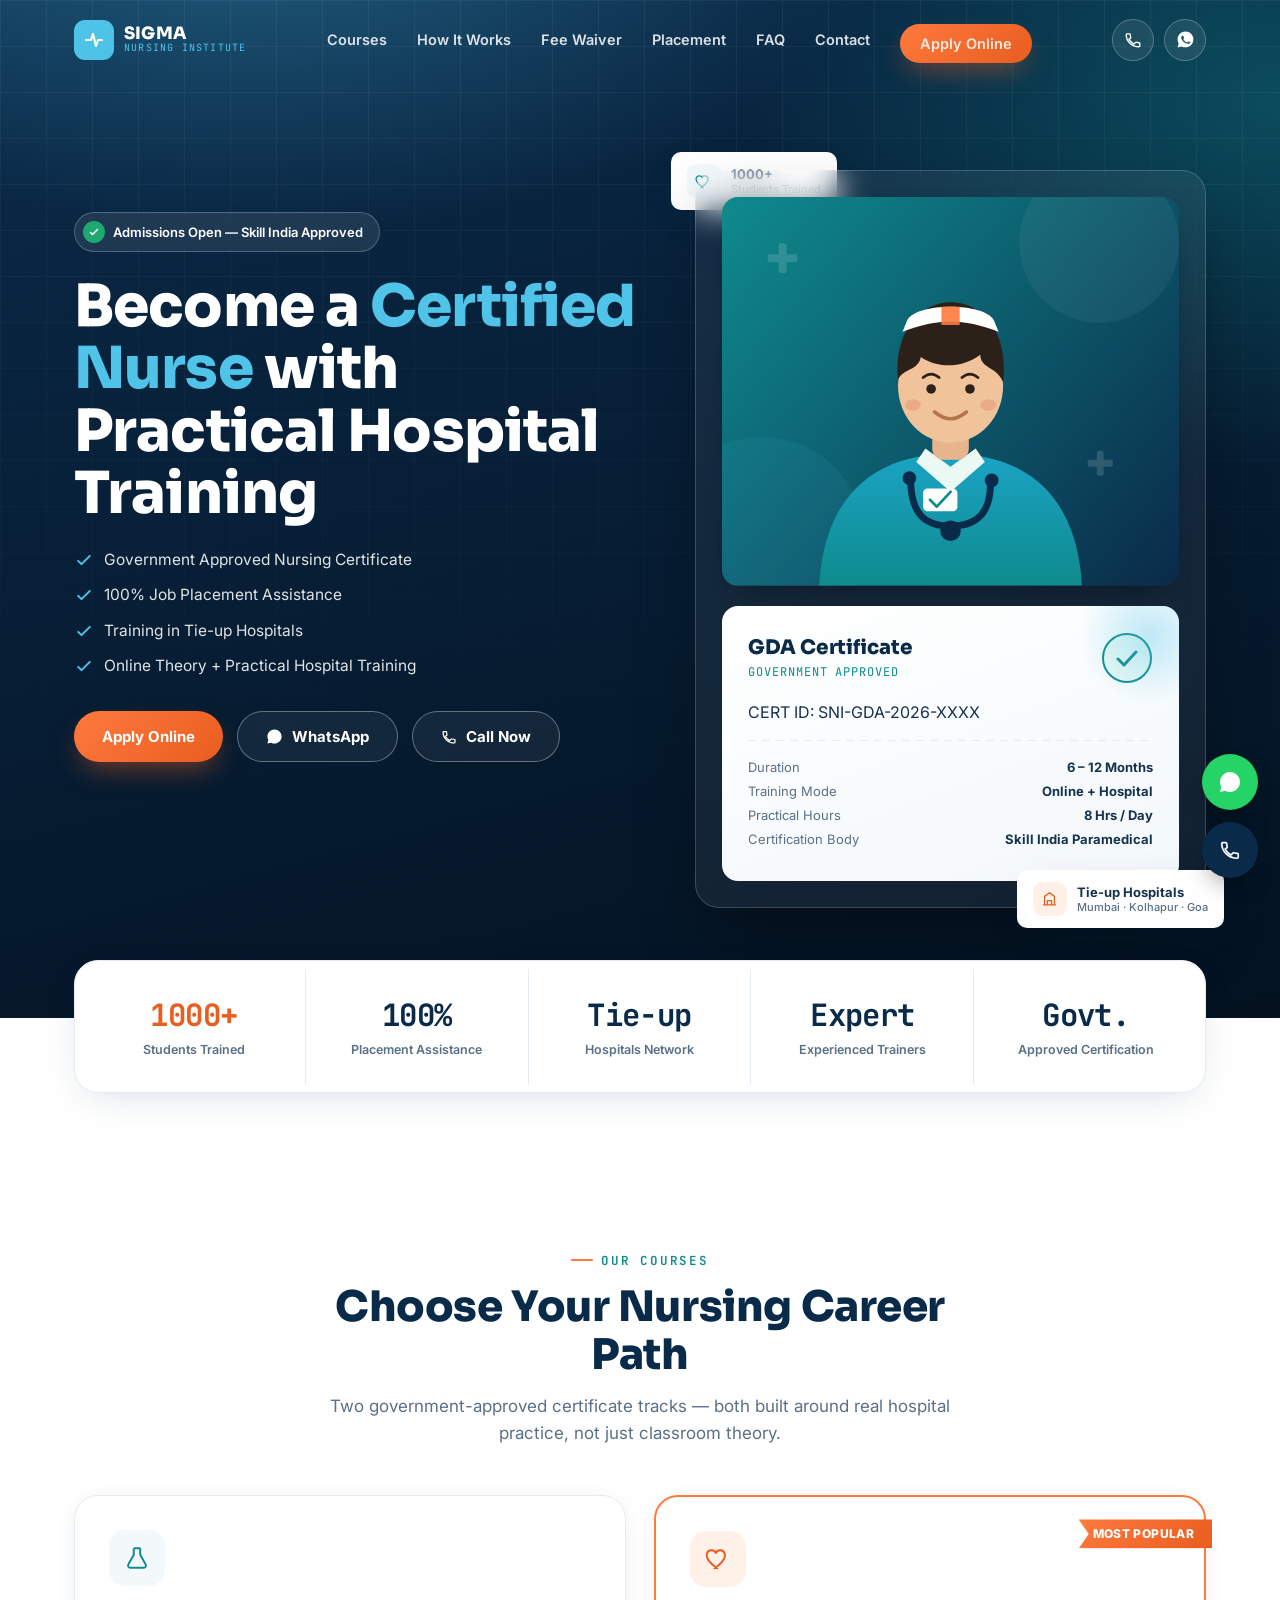
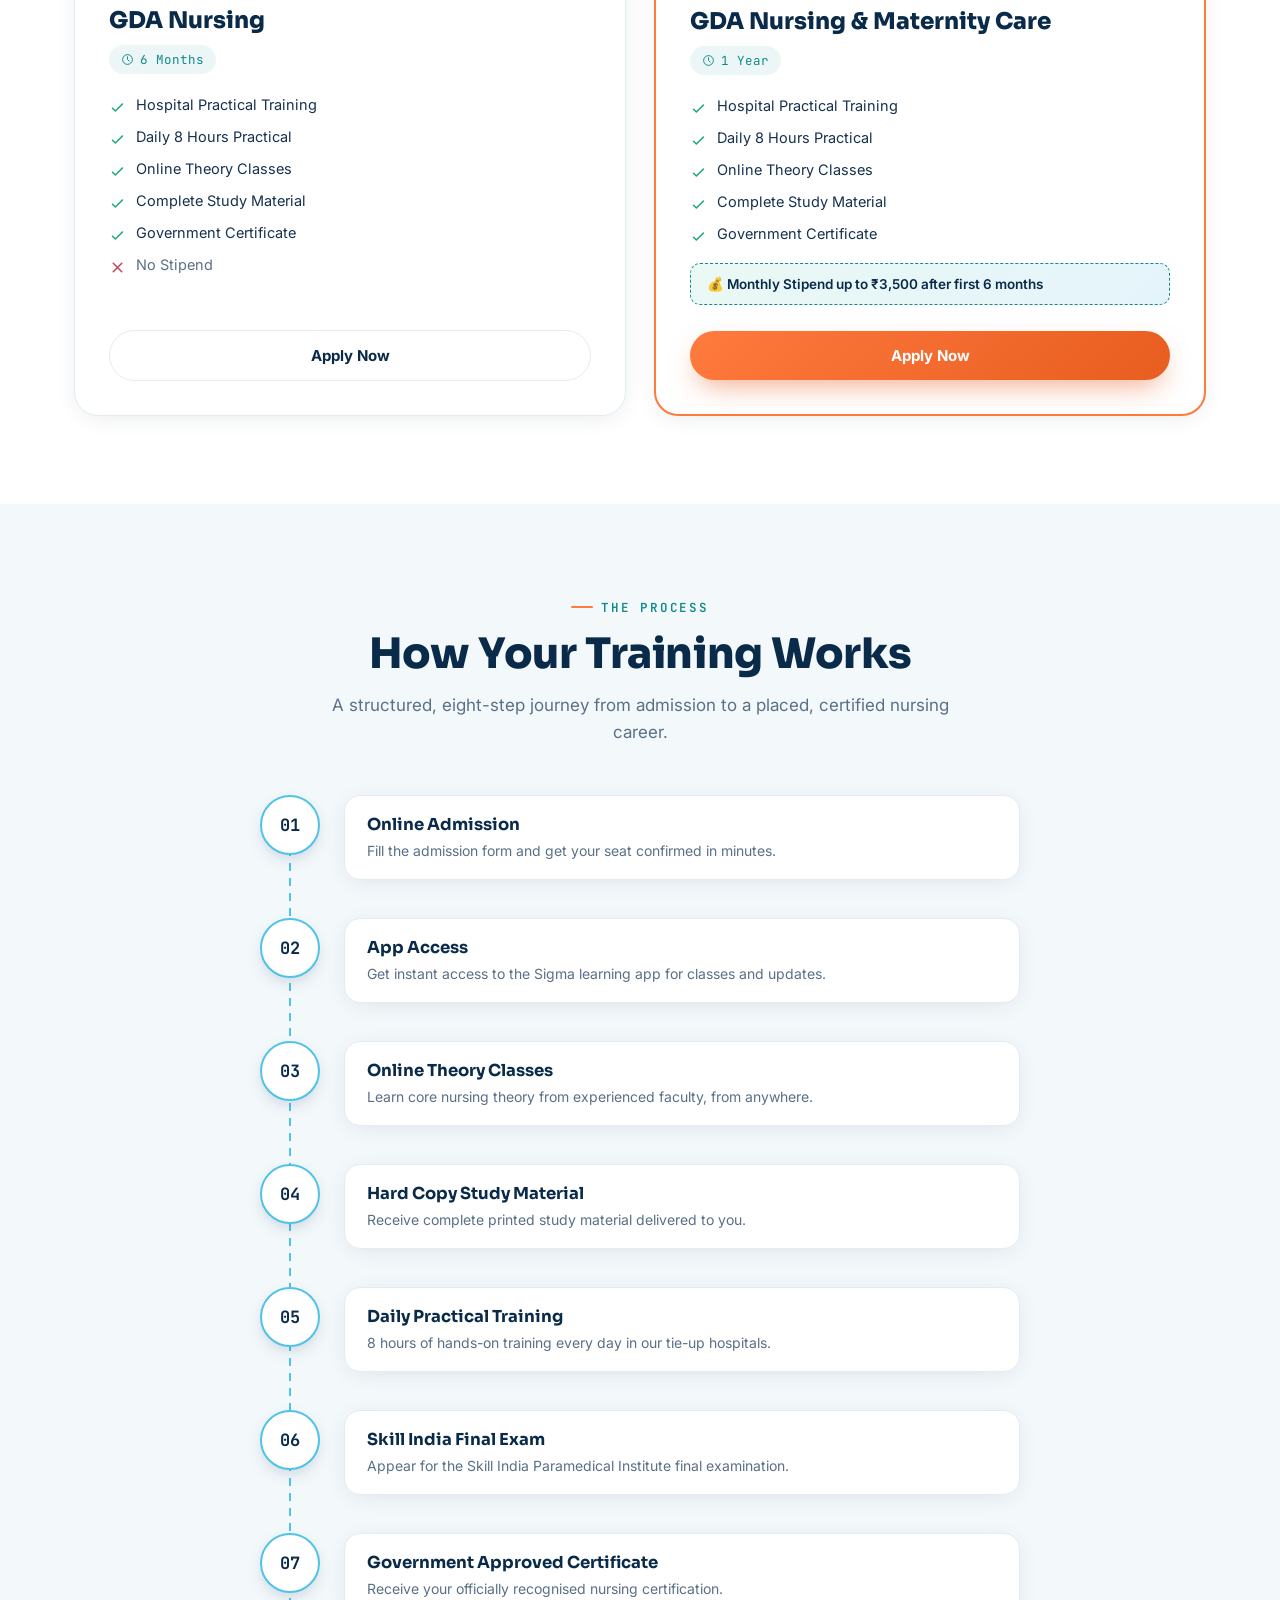
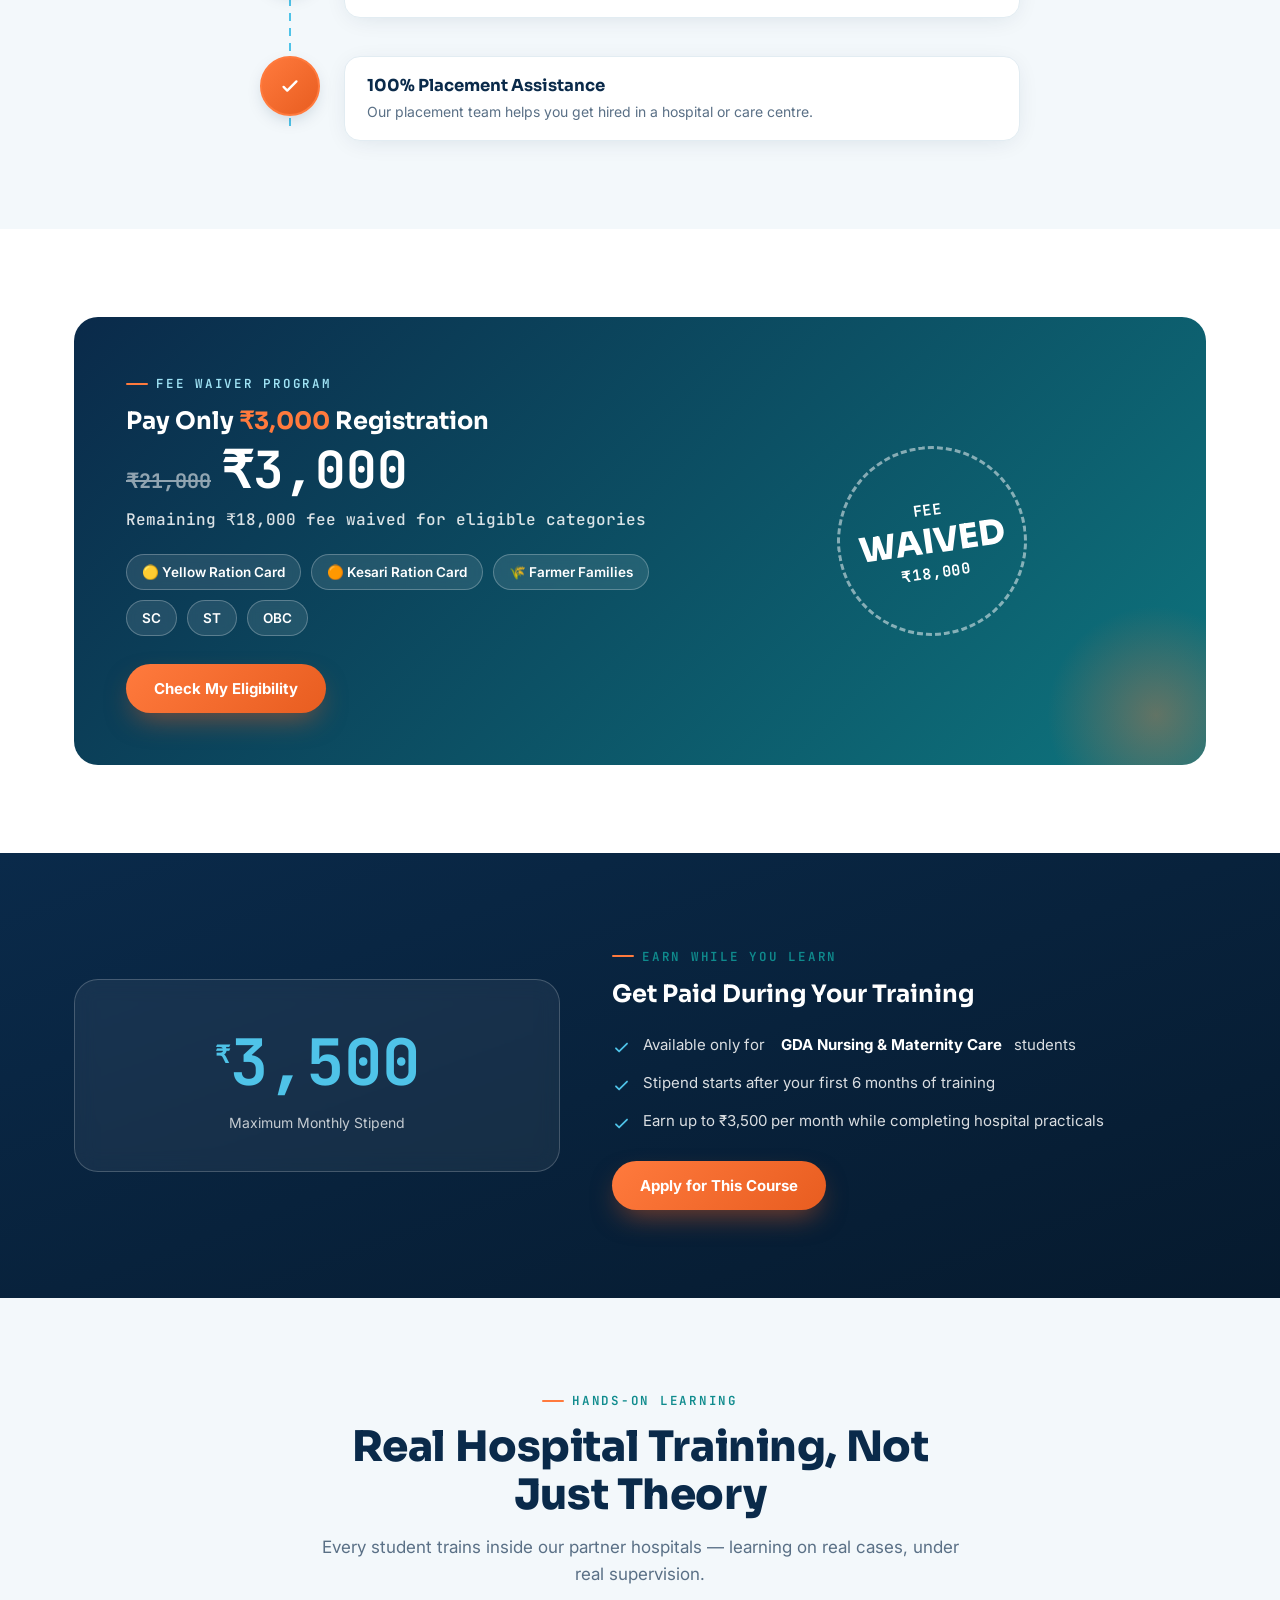
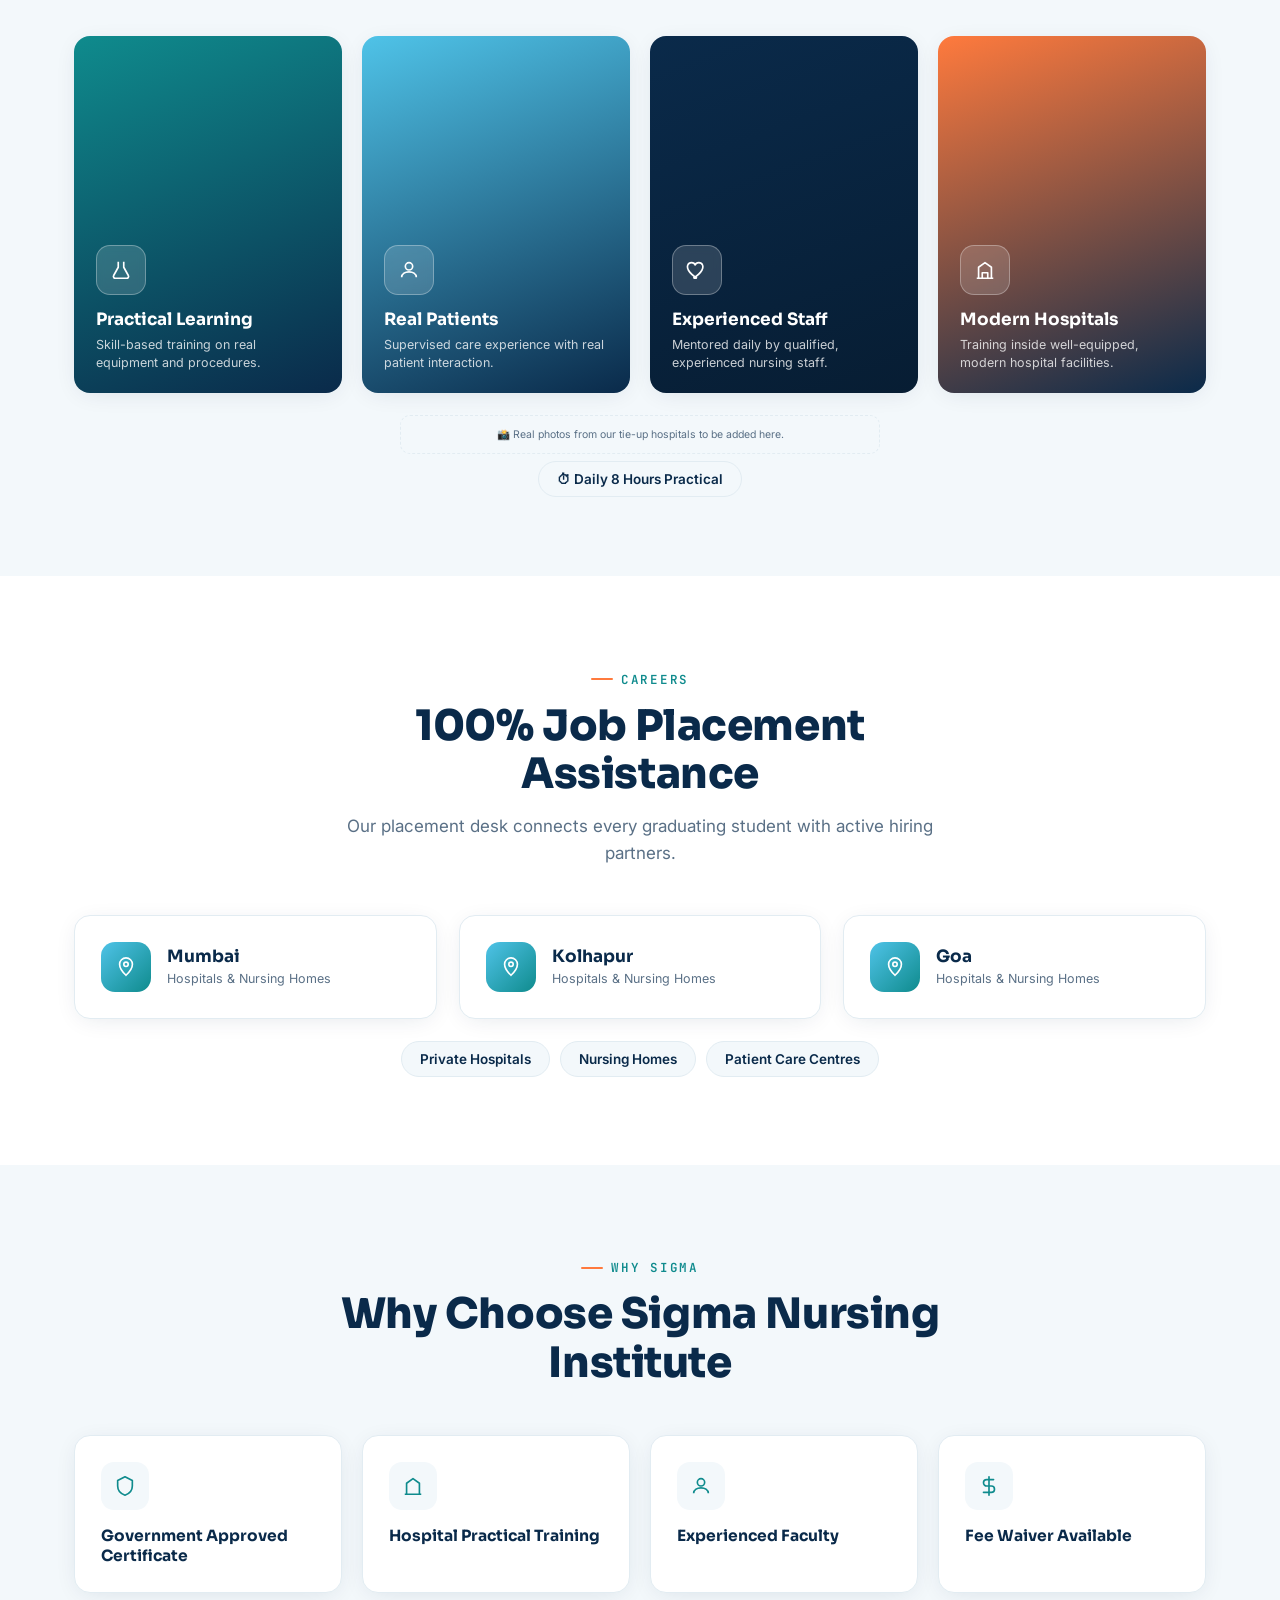
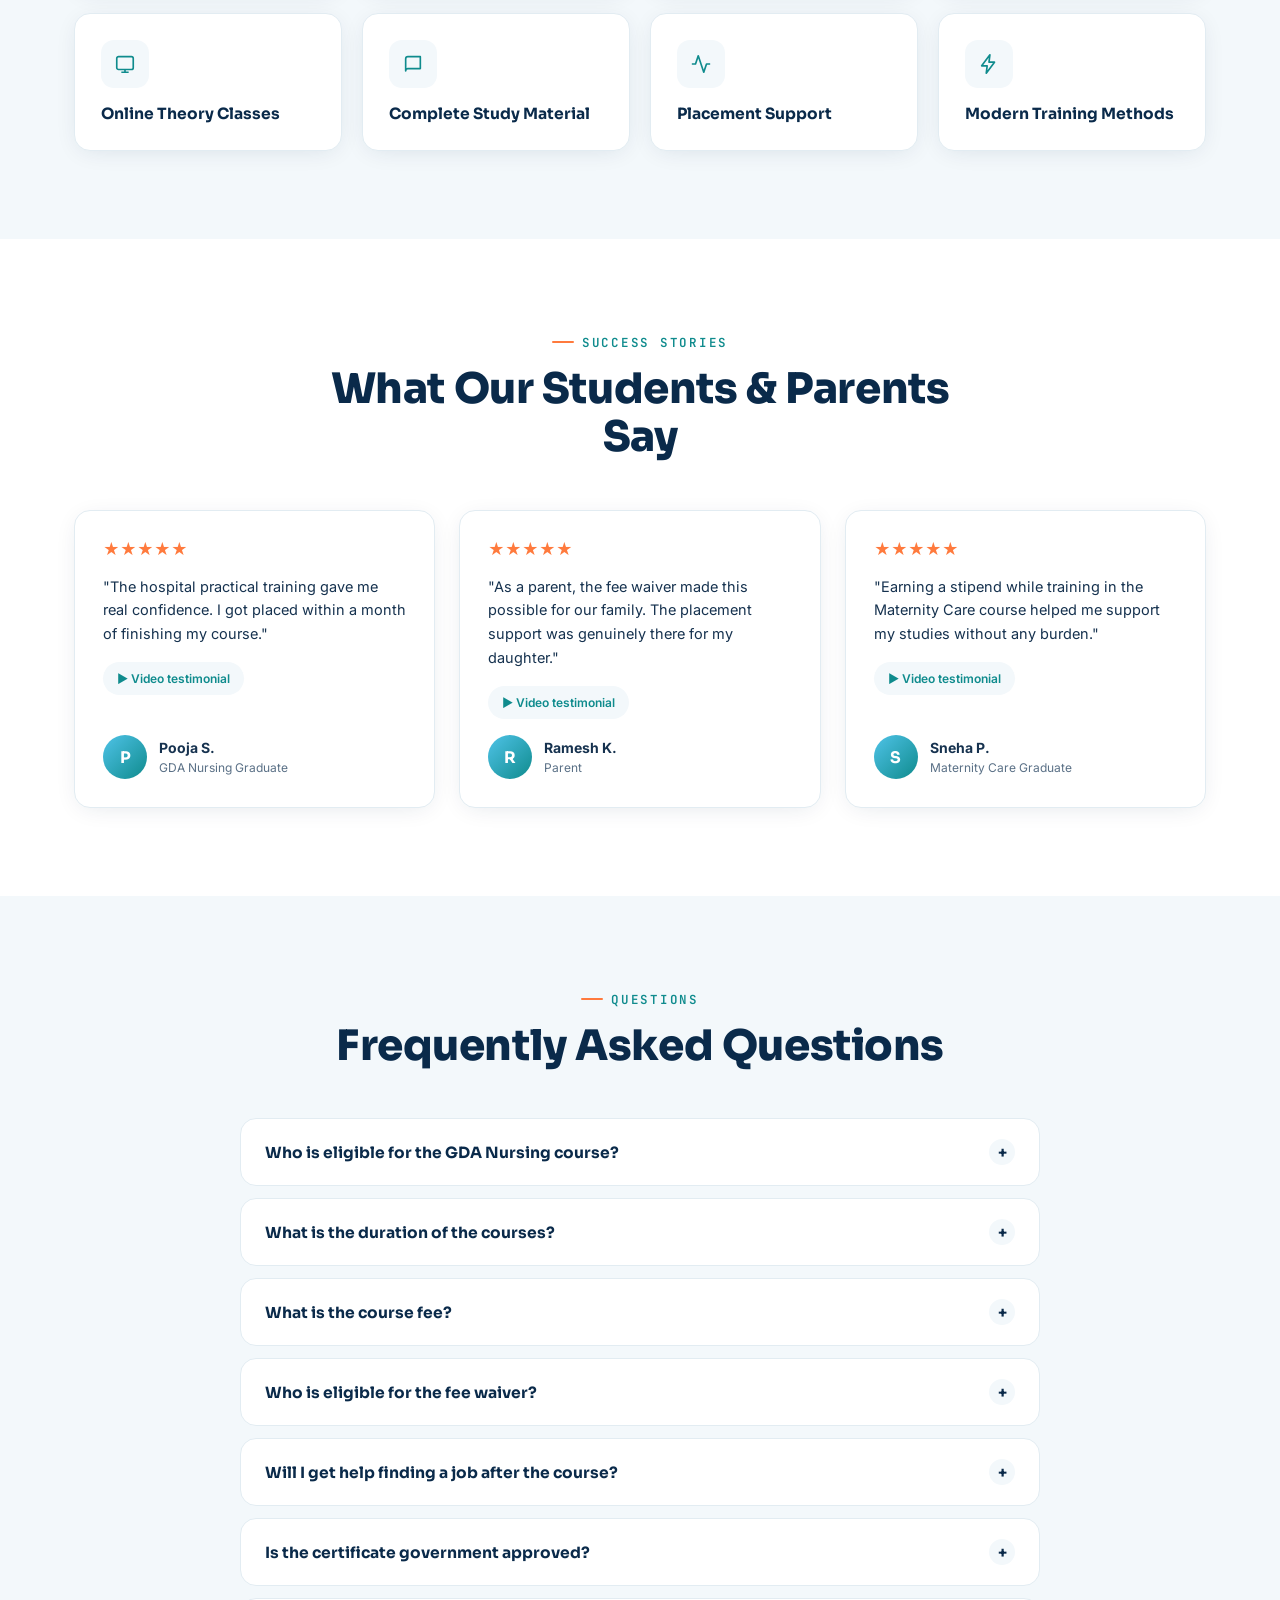
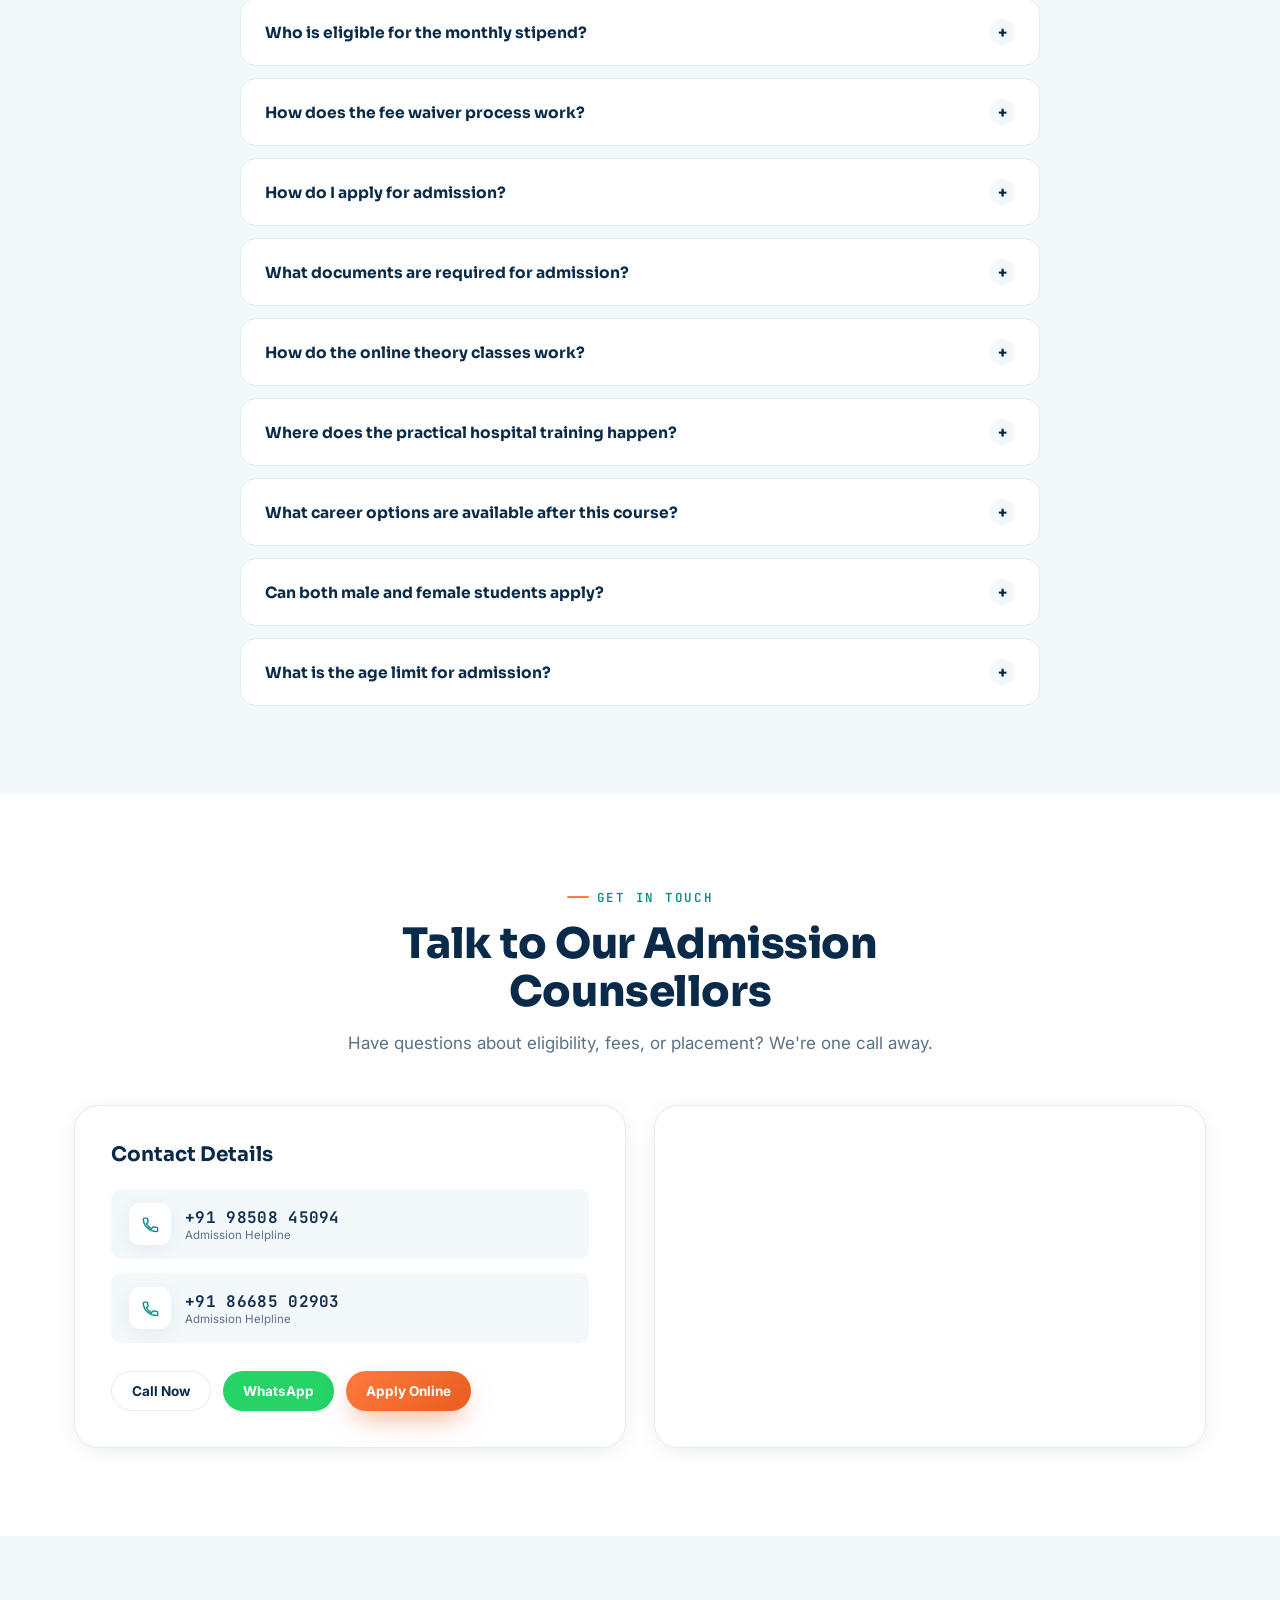
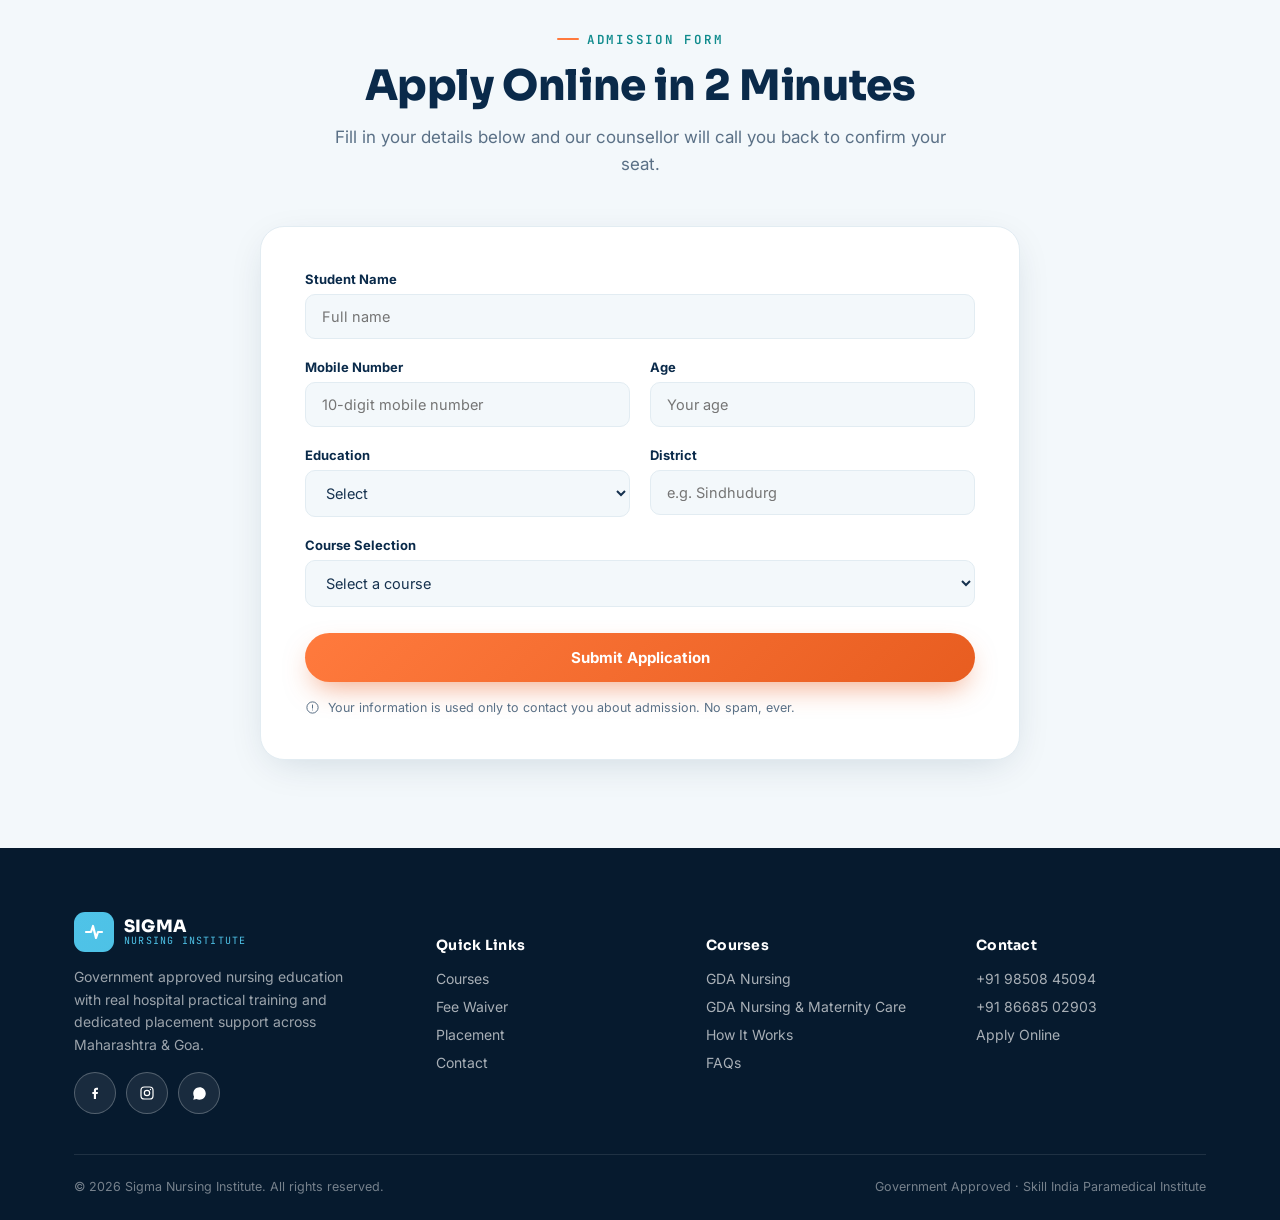
==== commit f9f0fb2d: "Add files via upload" ====
--- a/index.html
+++ b/index.html
@@ -107,6 +107,54 @@
     <div class="reveal in" style="position:relative;">
       <div class="hero-float-tag tag1"><span class="ico"><svg width="17" height="17" viewBox="0 0 24 24" fill="none"><path d="M12 21s-7-4.5-9.5-9C.5 8 2 4 6 4c2 0 3.5 1 4 2.5C10.5 5 12 4 14 4c4 0 5.5 4 3.5 8-2.5 4.5-9.5 9-9.5 9" stroke="currentColor" stroke-width="1.8"/></svg></span><span>1000+<small>Students Trained</small></span></div>
       <div class="hero-card">
+        <div class="nurse-panel">
+          <svg viewBox="0 0 400 340" xmlns="http://www.w3.org/2000/svg" role="img" aria-label="Illustration of a certified nurse">
+            <defs>
+              <linearGradient id="nurseBg" x1="0" y1="0" x2="400" y2="340" gradientUnits="userSpaceOnUse">
+                <stop stop-color="#0F8B8D"/><stop offset="1" stop-color="#0A2A4A"/>
+              </linearGradient>
+              <linearGradient id="scrubGrad" x1="0" y1="0" x2="0" y2="1">
+                <stop stop-color="#1AA3C4"/><stop offset="1" stop-color="#0F8B8D"/>
+              </linearGradient>
+            </defs>
+            <rect width="400" height="340" fill="url(#nurseBg)"/>
+            <circle cx="330" cy="40" r="70" fill="#ffffff" opacity="0.05"/>
+            <circle cx="35" cy="300" r="90" fill="#4FC3E8" opacity="0.08"/>
+            <!-- medical cross accents -->
+            <g opacity="0.14" fill="#ffffff">
+              <rect x="40" y="50" width="26" height="7" rx="2"/><rect x="49.5" y="40.5" width="7" height="26" rx="2"/>
+              <rect x="320" y="230" width="22" height="6" rx="2"/><rect x="328" y="222" width="6" height="22" rx="2"/>
+            </g>
+            <!-- shoulders / scrub top -->
+            <path d="M85 340 C90 255 140 225 200 225 C260 225 310 255 315 340 Z" fill="url(#scrubGrad)"/>
+            <path d="M170 232 L200 258 L230 232 L222 220 L200 236 L178 220 Z" fill="#EAF9F4"/>
+            <!-- stethoscope -->
+            <path d="M165 245 C165 275 175 288 200 288 C225 288 235 275 235 250" stroke="#0A2A4A" stroke-width="6" fill="none" stroke-linecap="round"/>
+            <circle cx="200" cy="292" r="9" fill="#0A2A4A"/>
+            <circle cx="164" cy="246" r="6" fill="#0A2A4A"/>
+            <circle cx="236" cy="248" r="6" fill="#0A2A4A"/>
+            <!-- neck -->
+            <rect x="184" y="196" width="32" height="34" rx="10" fill="#E8B48C"/>
+            <!-- head -->
+            <ellipse cx="200" cy="165" rx="46" ry="50" fill="#F0C39A"/>
+            <!-- hair -->
+            <path d="M154 160 C150 120 172 92 200 92 C230 92 251 120 246 162 C240 148 226 150 226 138 C210 150 188 150 174 140 C172 152 158 150 154 160 Z" fill="#2B2118"/>
+            <!-- nurse cap -->
+            <path d="M162 108 C170 92 230 92 238 108 L242 118 C210 106 190 106 158 118 Z" fill="#ffffff"/>
+            <rect x="192" y="96" width="16" height="16" fill="#FF7A3D" opacity="0.9"/>
+            <!-- face features -->
+            <circle cx="183" cy="168" r="4.2" fill="#2B2118"/>
+            <circle cx="217" cy="168" r="4.2" fill="#2B2118"/>
+            <path d="M176 158 Q183 152 190 158" stroke="#2B2118" stroke-width="2.4" fill="none" stroke-linecap="round"/>
+            <path d="M210 158 Q217 152 224 158" stroke="#2B2118" stroke-width="2.4" fill="none" stroke-linecap="round"/>
+            <path d="M186 188 Q200 200 214 188" stroke="#B5754A" stroke-width="3" fill="none" stroke-linecap="round"/>
+            <ellipse cx="167" cy="182" rx="7" ry="5" fill="#E8967A" opacity="0.55"/>
+            <ellipse cx="233" cy="182" rx="7" ry="5" fill="#E8967A" opacity="0.55"/>
+            <!-- badge on scrub -->
+            <rect x="176" y="255" width="30" height="20" rx="4" fill="#ffffff"/>
+            <path d="M182 265 l6 6 12-13" stroke="#0F8B8D" stroke-width="2.4" fill="none" stroke-linecap="round" stroke-linejoin="round"/>
+          </svg>
+        </div>
         <div class="cert-card">
           <div class="cert-top">
             <div>
@@ -432,7 +480,7 @@
         </div>
       </div>
       <div class="map-embed reveal">
-        <iframe src="https://www.openstreetmap.org/export/embed.html?bbox=73.60%2C16.55%2C73.75%2C16.65&layer=mapnik" loading="lazy" title="Sigma Nursing Institute location map" aria-label="Map placeholder — update with exact institute location"></iframe>
+        <iframe src="https://www.google.com/maps/embed?pb=!1m18!1m12!1m3!1d3832.9105130774437!2d73.75171960000002!3d16.1219294!2m3!1f0!2f0!3f0!3m2!1i1024!2i768!4f13.1!3m3!1m2!1s0x3bc01226f6f858c7%3A0x277fb951c8750140!2sSigma%20Career%20Academy%2CSindhudurg%20Varde!5e0!3m2!1sen!2sin!4v1784115516556!5m2!1sen!2sin" loading="lazy" referrerpolicy="strict-origin-when-cross-origin" title="Sigma Nursing Institute location map"></iframe>
       </div>
     </div>
   </div>
@@ -446,7 +494,7 @@
       <h2>Apply Online in 2 Minutes</h2>
       <p>Fill in your details below and our counsellor will call you back to confirm your seat.</p>
     </div>
-    <form class="form-card reveal" action="https://formsubmit.co/your-email@example.com" method="POST">
+    <form class="form-card reveal" action="https://formsubmit.co/sandeshthakur12@gmail.com" method="POST">
       <input type="hidden" name="_subject" value="New GDA Nursing Admission Enquiry — Sigma Nursing Institute">
       <input type="hidden" name="_captcha" value="false">
       <div class="form-grid">
--- a/style.css
+++ b/style.css
@@ -153,6 +153,11 @@
   border-radius:var(--radius-lg); padding:26px; backdrop-filter:blur(16px);
   box-shadow:0 30px 70px -20px rgba(0,0,0,0.5);
 }
+.nurse-panel{
+  border-radius:var(--radius-md); overflow:hidden; margin-bottom:20px; line-height:0;
+  box-shadow:0 14px 34px -12px rgba(0,0,0,0.4);
+}
+.nurse-panel svg{ width:100%; height:auto; display:block; }
 .cert-card{
   background:linear-gradient(160deg,#ffffff 0%, #F3F8FB 100%); border-radius:var(--radius-md); padding:26px; color:var(--ink);
   position:relative; overflow:hidden;
